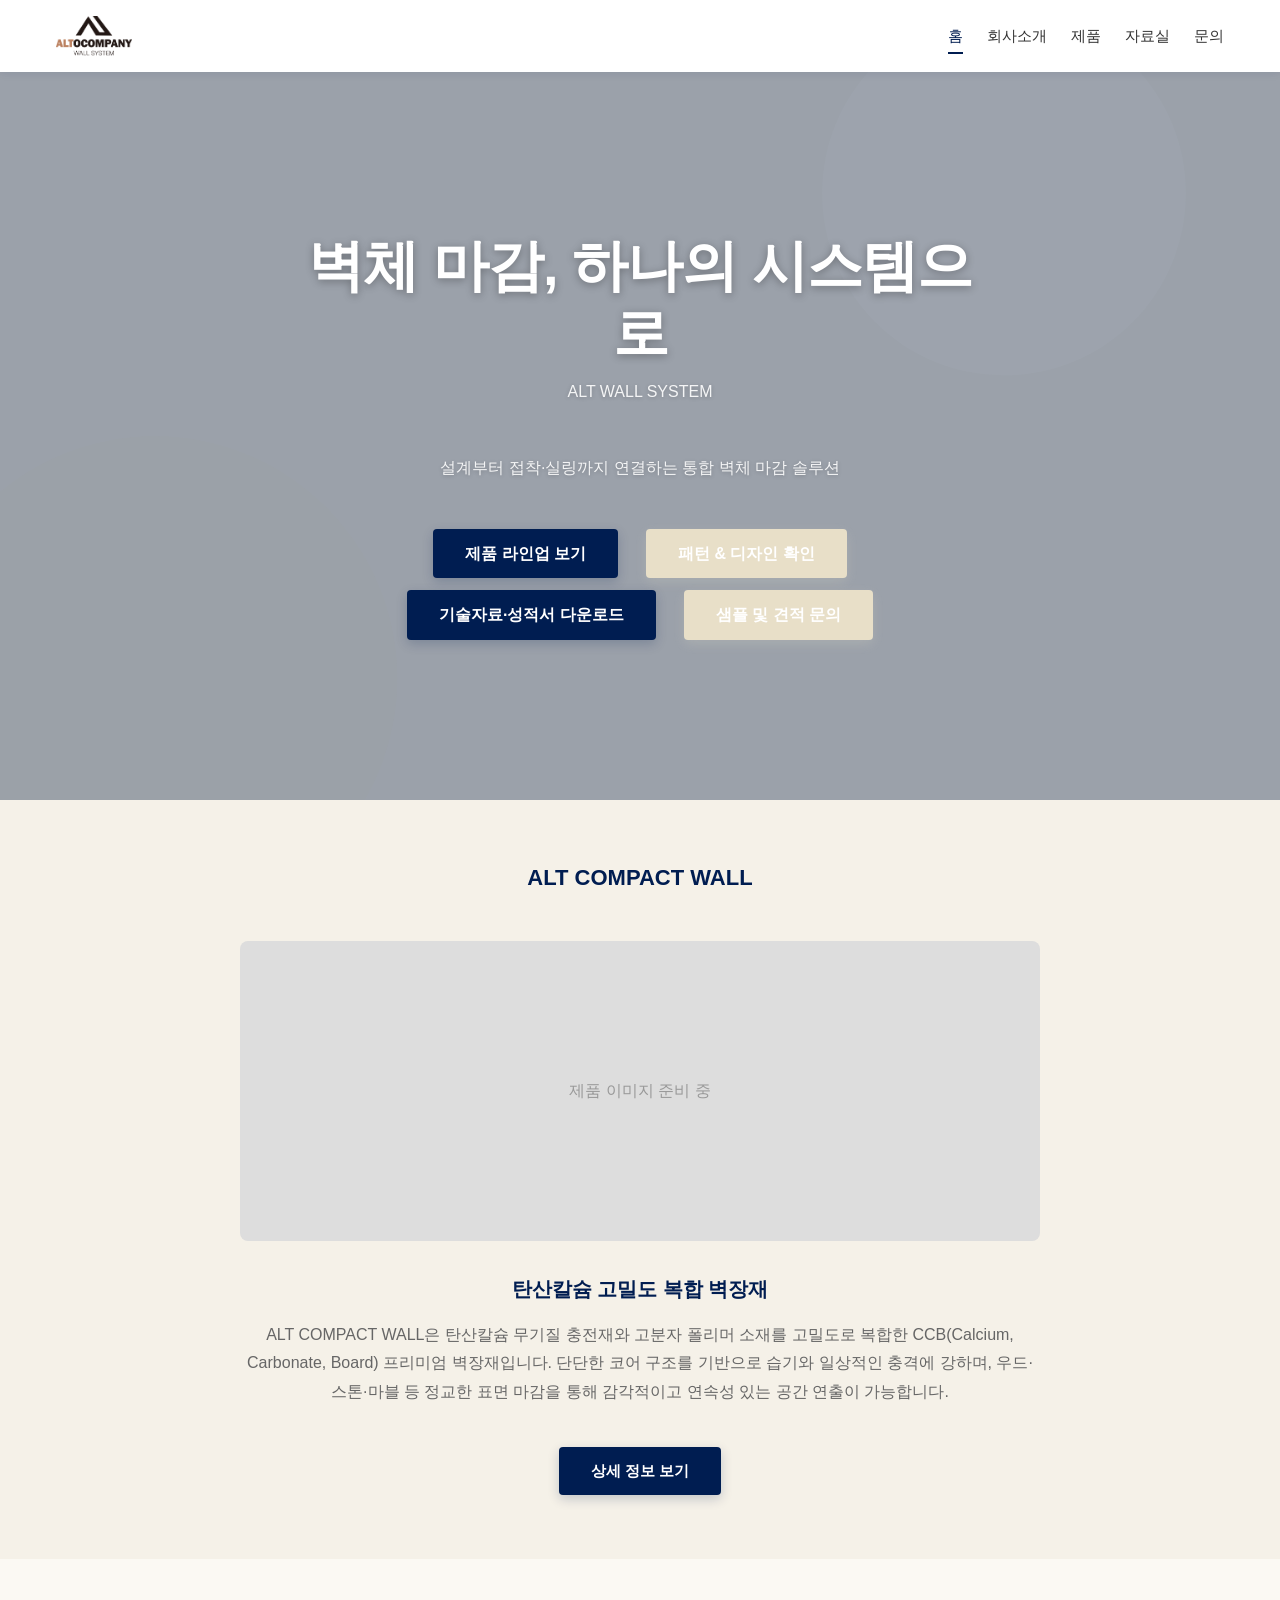
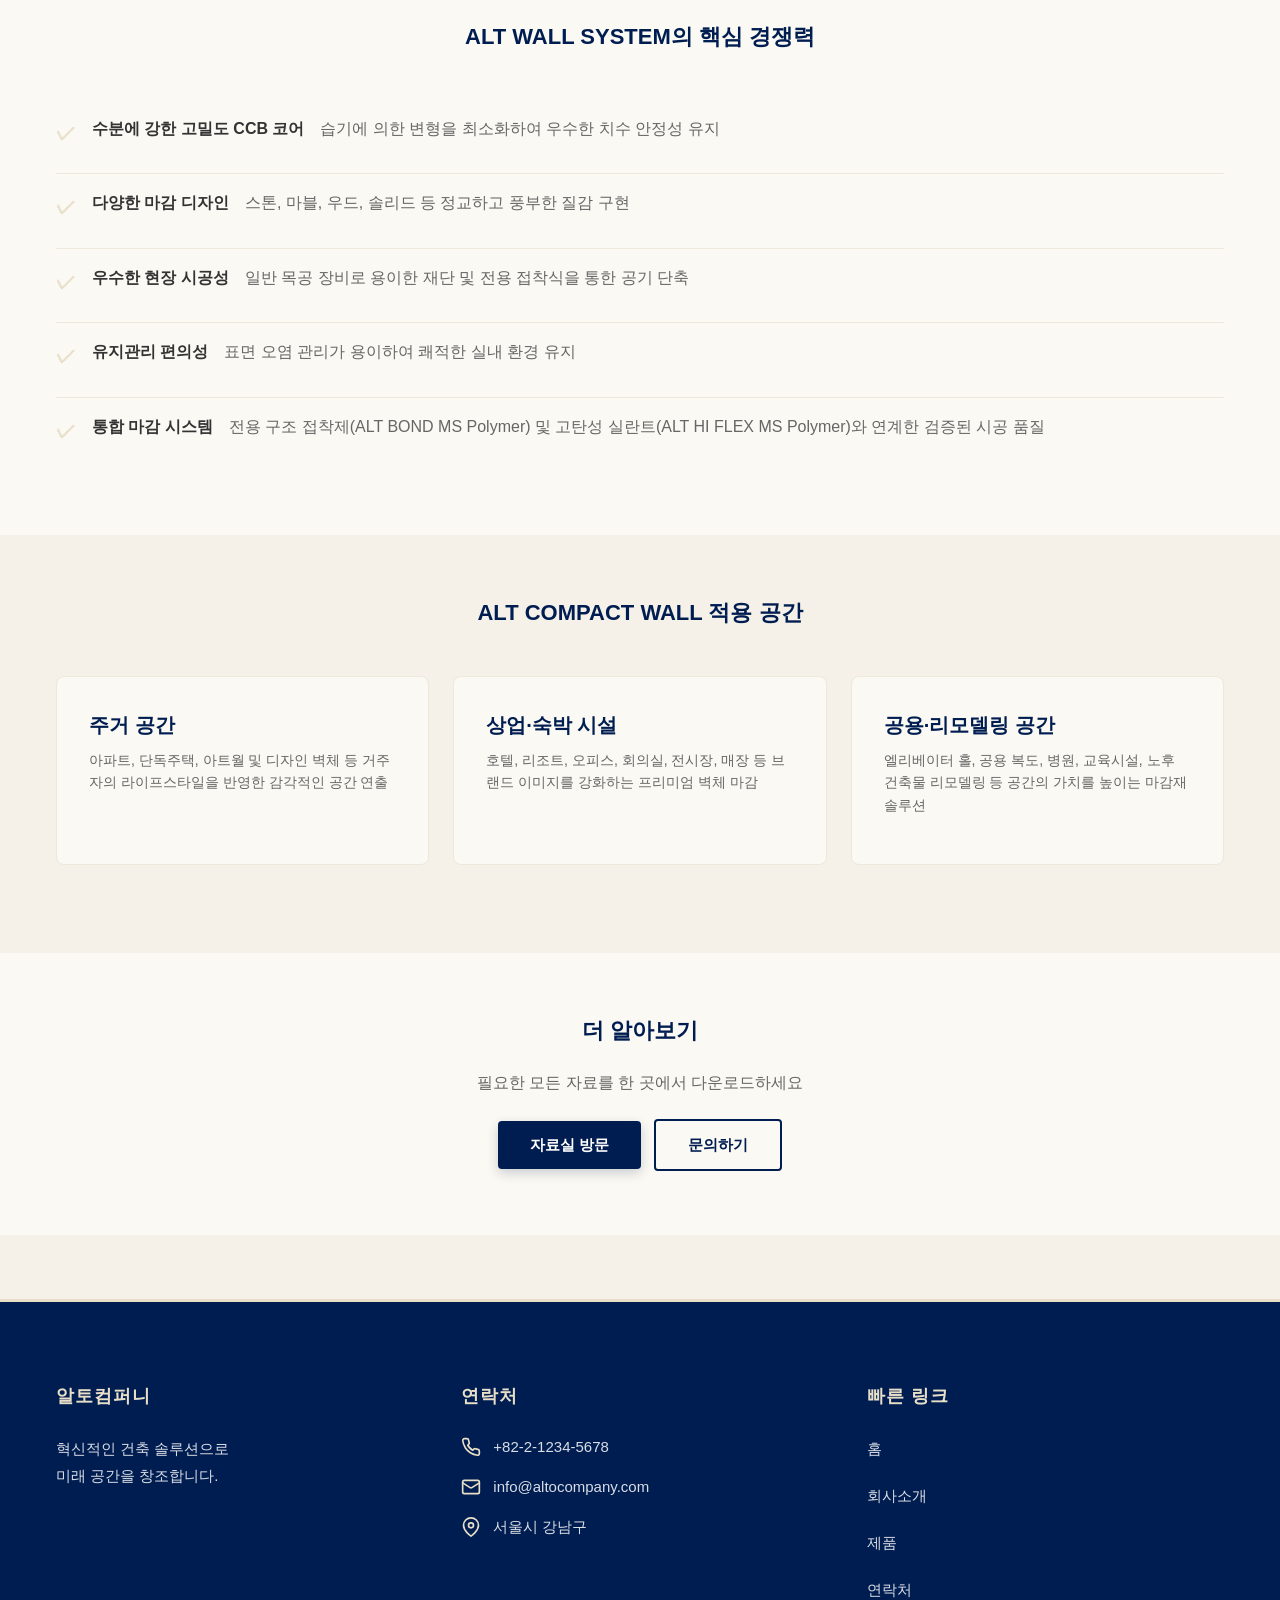
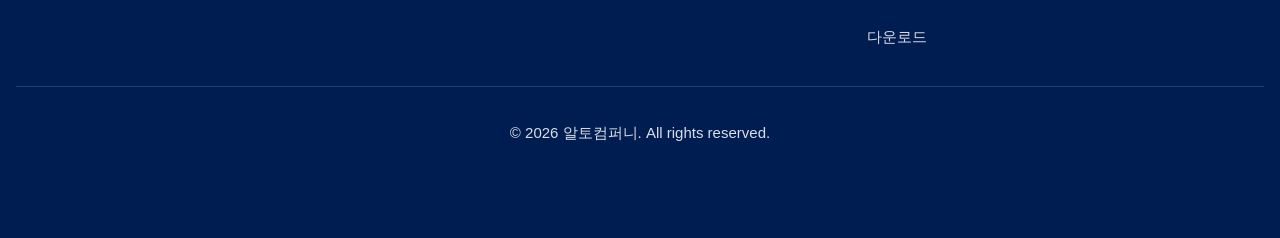
==== index.html @ 43b28bc2 "Add footer with company info and quick links" ====
<!DOCTYPE html>
<html lang="ko">
<head>
    <meta charset="UTF-8">
    <meta name="viewport" content="width=device-width, initial-scale=1.0">
    <title>홈 | 알토컴퍼니</title>
    <link rel="stylesheet" href="style.css">
</head>
<body>
    <!-- 헤더 & 네비게이션 -->
    <header>
        <div class="container">
            <a href="index.html" class="logo">
                <img src="altocompany_website_images_/logo.png" alt="알토컴퍼니 로고">
                
            </a>
            <button class="menu-toggle">☰</button>
            <nav>
                <ul>
                    <li><a href="index.html" class="active">홈</a></li>
                    <li><a href="about.html">회사소개</a></li>
                    <li><a href="products.html">제품</a></li>
                    <li><a href="downloads.html">자료실</a></li>
                    <li><a href="contact.html">문의</a></li>
                </ul>
            </nav>
        </div>
    </header>

    <main>
        <!-- 히어로 섹션 -->
        <section class="hero" style="background-image: url('data:image/svg+xml,<svg xmlns=%22http://www.w3.org/2000/svg%22 viewBox=%220 0 1200 600%22><rect fill=%22%23EEE8DA%22 width=%221200%22 height=%22600%22/><circle cx=%22900%22 cy=%22100%22 r=%22150%22 fill=%22%23F5F1E8%22 opacity=%220.3%22/><circle cx=%22200%22 cy=%22500%22 r=%22200%22 fill=%22%23E8DFC8%22 opacity=%220.2%22/></svg>');">
            <div class="container">
                <h1 class="hero-title">벽체 마감, 하나의 시스템으로</h1>
                <p class="hero-subtitle">ALT WALL SYSTEM</p>
                <p>설계부터 접착·실링까지 연결하는 통합 벽체 마감 솔루션</p>
                <div style="margin-top: 32px; display: flex; flex-wrap: wrap; justify-content: center; gap: 12px;">
                    <a href="products.html" class="btn btn-primary">제품 라인업 보기</a>
                    <a href="products.html#designs" class="btn btn-secondary">패턴 & 디자인 확인</a>
                    <a href="downloads.html" class="btn btn-primary">기술자료·성적서 다운로드</a>
                    <a href="contact.html" class="btn btn-secondary">샘플 및 견적 문의</a>
                </div>
            </div>
        </section>

        <!-- ALT COMPACT WALL 제품 소개 -->
        <section>
            <div class="container">
                <h2 class="text-center mb-3">ALT COMPACT WALL</h2>
                <div style="max-width: 800px; margin: 0 auto; text-align: center;">
                    <div style="width: 100%; height: 300px; background: #ddd; border-radius: 8px; display: flex; align-items: center; justify-content: center; color: #999; margin-bottom: 32px;">제품 이미지 준비 중</div>
                    <h3 style="color: #001D51; margin-bottom: 16px;">탄산칼슘 고밀도 복합 벽장재</h3>
                    <p style="font-size: 16px; line-height: 1.8; color: #666;">
                        ALT COMPACT WALL은 탄산칼슘 무기질 충전재와 고분자 폴리머 소재를 고밀도로 복합한 CCB(Calcium, Carbonate, Board) 프리미엄 벽장재입니다.
                        단단한 코어 구조를 기반으로 습기와 일상적인 충격에 강하며, 우드·스톤·마블 등 정교한 표면 마감을 통해 감각적이고 연속성 있는 공간 연출이 가능합니다.
                    </p>
                    <a href="products.html" class="btn btn-primary" style="margin-top: 24px;">상세 정보 보기</a>
                </div>
            </div>
        </section>

        <!-- 핵심 경쟁력 -->
        <section style="background-color: var(--bg-lighter);">
            <div class="container">
                <h2 class="text-center mb-3">ALT WALL SYSTEM의 핵심 경쟁력</h2>
                <ul class="features-list">
                    <li>
                        <strong>수분에 강한 고밀도 CCB 코어</strong>
                        <p>습기에 의한 변형을 최소화하여 우수한 치수 안정성 유지</p>
                    </li>
                    <li>
                        <strong>다양한 마감 디자인</strong>
                        <p>스톤, 마블, 우드, 솔리드 등 정교하고 풍부한 질감 구현</p>
                    </li>
                    <li>
                        <strong>우수한 현장 시공성</strong>
                        <p>일반 목공 장비로 용이한 재단 및 전용 접착식을 통한 공기 단축</p>
                    </li>
                    <li>
                        <strong>유지관리 편의성</strong>
                        <p>표면 오염 관리가 용이하여 쾌적한 실내 환경 유지</p>
                    </li>
                    <li>
                        <strong>통합 마감 시스템</strong>
                        <p>전용 구조 접착제(ALT BOND MS Polymer) 및 고탄성 실란트(ALT HI FLEX MS Polymer)와 연계한 검증된 시공 품질</p>
                    </li>
                </ul>
            </div>
        </section>

        <!-- 적용 공간 -->
        <section>
            <div class="container">
                <h2 class="text-center mb-3">ALT COMPACT WALL 적용 공간</h2>
                <div class="cards">
                    <div class="card">
                        <h3>주거 공간</h3>
                        <p>
                            아파트, 단독주택, 아트월 및 디자인 벽체 등
                            거주자의 라이프스타일을 반영한 감각적인 공간 연출
                        </p>
                    </div>

                    <div class="card">
                        <h3>상업·숙박 시설</h3>
                        <p>
                            호텔, 리조트, 오피스, 회의실, 전시장, 매장 등
                            브랜드 이미지를 강화하는 프리미엄 벽체 마감
                        </p>
                    </div>

                    <div class="card">
                        <h3>공용·리모델링 공간</h3>
                        <p>
                            엘리베이터 홀, 공용 복도, 병원, 교육시설, 노후 건축물 리모델링 등
                            공간의 가치를 높이는 마감재 솔루션
                        </p>
                    </div>
                </div>
            </div>
        </section>

        <!-- CTA 섹션 -->
        <section class="text-center" style="background-color: var(--bg-lighter);">
            <div class="container">
                <h2>더 알아보기</h2>
                <p style="margin-bottom: 24px;">필요한 모든 자료를 한 곳에서 다운로드하세요</p>
                <a href="downloads.html" class="btn btn-primary">자료실 방문</a>
                <a href="contact.html" class="btn btn-outline" style="margin-left: 8px;">문의하기</a>
            </div>
        </section>
    </main>
<footer>
    <div class="container">
        <!-- 회사 정보 -->
        <div class="footer-section">
            <h4>알토컴퍼니</h4>
            <p>혁신적인 건축 솔루션으로<br>미래 공간을 창조합니다.</p>
        </div>

        <!-- 연락처 -->
        <div class="footer-section">
            <h4>연락처</h4>
            <div class="contact-item">
                <svg class="contact-icon" viewBox="0 0 24 24" fill="none" stroke="currentColor" stroke-width="2">
                    <path d="M22 16.92v3a2 2 0 0 1-2.18 2 19.79 19.79 0 0 1-8.63-3.07 19.5 19.5 0 0 1-6-6 19.79 19.79 0 0 1-3.07-8.67A2 2 0 0 1 4.11 2h3a2 2 0 0 1 2 1.72 12.84 12.84 0 0 0 .7 2.81 2 2 0 0 1-.45 2.11L8.09 9.91a16 16 0 0 0 6 6l1.27-1.27a2 2 0 0 1 2.11-.45 12.84 12.84 0 0 0 2.81.7A2 2 0 0 1 22 16.92z"></path>
                </svg>
                <span>+82-2-1234-5678</span>
            </div>
            <div class="contact-item">
                <svg class="contact-icon" viewBox="0 0 24 24" fill="none" stroke="currentColor" stroke-width="2">
                    <rect x="2" y="4" width="20" height="16" rx="2"></rect>
                    <path d="m22 7-8.97 5.7a1.94 1.94 0 0 1-2.06 0L2 7"></path>
                </svg>
                <span>info@altocompany.com</span>
            </div>
            <div class="contact-item">
                <svg class="contact-icon" viewBox="0 0 24 24" fill="none" stroke="currentColor" stroke-width="2">
                    <path d="M21 10c0 7-9 13-9 13s-9-6-9-13a9 9 0 0 1 18 0z"></path>
                    <circle cx="12" cy="10" r="3"></circle>
                </svg>
                <span>서울시 강남구</span>
            </div>
        </div>

        <!-- 빠른 링크 -->
        <div class="footer-section">
            <h4>빠른 링크</h4>
            <ul class="footer-links">
                <li><a href="index.html">홈</a></li>
                <li><a href="about.html">회사소개</a></li>
                <li><a href="products.html">제품</a></li>
                <li><a href="contact.html">연락처</a></li>
                <li><a href="downloads.html">다운로드</a></li>
            </ul>
        </div>
    </div>

    <!-- 하단 저작권 -->
    <div class="footer-bottom">
        <p>&copy; 2026 알토컴퍼니. All rights reserved.</p>
    </div>
</footer>
---- style.css ----
/* ========================================
   알토컴퍼니 홈페이지 - 공통 스타일
   ======================================== */

:root {
    /* 색상 */
    --primary: #001D51;
    --bg-light: #F5F1E8;
    --bg-lighter: #FBF9F3;
    --accent: #EEE8DA;
    --wood: #E8DFC8;
    --dark-gray: #333333;
    --light-gray: #666666;

    /* 타이포그래피 */
    --font-family: -apple-system, BlinkMacSystemFont, 'Segoe UI', 'Helvetica Neue', sans-serif;
    --font-title: 28px;
    --font-subtitle: 22px;
    --font-body: 16px;
    --line-height: 1.6;

    /* 간격 */
    --spacing: 16px;
    --max-width: 1200px;
    --gap: 24px;

    /* 반응형 */
    --bp-mobile: 768px;
}

* {
    margin: 0;
    padding: 0;
    box-sizing: border-box;
}

html, body {
    scroll-behavior: smooth;
}

body {
    font-family: var(--font-family);
    font-size: var(--font-body);
    line-height: var(--line-height);
    color: var(--dark-gray);
    background-color: var(--bg-light);
}

/* ========================================
   컨테이너 & 레이아웃
   ======================================== */

.container {
    max-width: var(--max-width);
    margin: 0 auto;
    padding: 0 var(--spacing);
}

section {
    padding: calc(var(--spacing) * 4) 0;
}

/* ========================================
   헤더 & 네비게이션
   ======================================== */

header {
    background-color: white;
    box-shadow: 0 2px 8px rgba(0, 29, 81, 0.08);
    position: sticky;
    top: 0;
    z-index: 1000;
}

header .container {
    display: flex;
    justify-content: space-between;
    align-items: center;
    padding: var(--spacing) var(--spacing);
}

.logo {
    display: flex;
    align-items: center;
    gap: 12px;
    font-size: 16px;
    font-weight: bold;
    color: var(--primary);
    text-decoration: none;
    letter-spacing: -0.5px;
}

.logo img {
    height: 40px;
    width: auto;
    object-fit: contain;
}

.logo-text {
    display: flex;
    flex-direction: column;
    line-height: 1.2;
}

.logo-text strong {
    font-size: 16px;
    font-weight: 700;
}

.logo-text small {
    font-size: 11px;
    font-weight: 400;
    color: var(--light-gray);
}

.logo:hover {
    opacity: 0.8;
}

@media (max-width: var(--bp-mobile)) {
    .logo {
        gap: 8px;
    }

    .logo img {
        height: 32px;
    }

    .logo-text strong {
        font-size: 14px;
    }

    .logo-text small {
        font-size: 10px;
    }
}

nav ul {
    list-style: none;
    display: flex;
    gap: var(--gap);
}

nav a {
    color: var(--dark-gray);
    text-decoration: none;
    font-size: 15px;
    padding: 8px 0;
    border-bottom: 2px solid transparent;
    transition: all 0.3s ease;
}

nav a:hover,
nav a.active {
    color: var(--primary);
    border-bottom-color: var(--primary);
}

/* 모바일 메뉴 토글 (추후 JavaScript 추가) */
.menu-toggle {
    display: none;
    background: none;
    border: none;
    font-size: 24px;
    cursor: pointer;
    color: var(--primary);
}

@media (max-width: var(--bp-mobile)) {
    nav ul {
        display: none;
        flex-direction: column;
        gap: var(--spacing);
        position: absolute;
        top: 60px;
        left: 0;
        right: 0;
        background: white;
        padding: var(--spacing);
        box-shadow: 0 4px 8px rgba(0, 0, 0, 0.1);
    }

    nav ul.active {
        display: flex;
    }

    .menu-toggle {
        display: block;
    }
}
/* ========================================
   푸터
   ======================================== */

footer {
    background-color: var(--primary);
    color: white;
    padding: calc(var(--spacing) * 5) var(--spacing);
    margin-top: calc(var(--spacing) * 4);
    border-top: 3px solid var(--wood);
}

footer .container {
    display: grid;
    grid-template-columns: repeat(auto-fit, minmax(250px, 1fr));
    gap: calc(var(--gap) * 2);
}

footer h4 {
    font-size: 18px;
    margin-bottom: calc(var(--spacing) * 1.5);
    color: var(--wood);
    font-weight: 700;
    text-transform: uppercase;
    letter-spacing: 1px;
}

footer p,
footer a {
    font-size: 15px;
    margin-bottom: 12px;
    line-height: 1.8;
}

footer p {
    color: rgba(255, 255, 255, 0.85);
}

footer a {
    color: var(--bg-light);
    text-decoration: none;
    transition: all 0.3s ease;
    display: inline-block;
}

footer a:hover {
    color: var(--wood);
    transform: translateX(4px);
}

footer strong {
    color: white;
    display: block;
    margin-bottom: 8px;
    font-size: 16px;
}

.footer-bottom {
    grid-column: 1 / -1;
    text-align: center;
    padding-top: calc(var(--spacing) * 2);
    border-top: 1px solid rgba(255, 255, 255, 0.15);
    font-size: 14px;
    color: rgba(255, 255, 255, 0.6);
    margin-top: var(--gap);
}

/* 푸터 섹션 */
.footer-section {
    display: flex;
    flex-direction: column;
}

.footer-section h4 {
    font-size: 18px;
    margin-bottom: calc(var(--spacing) * 1.5);
    color: var(--wood);
    font-weight: 700;
    text-transform: uppercase;
    letter-spacing: 1px;
}

.footer-section p {
    color: rgba(255, 255, 255, 0.85);
    font-size: 15px;
    line-height: 1.8;
    margin-bottom: 0;
}

/* 연락처 아이템 */
.contact-item {
    display: flex;
    align-items: center;
    gap: 12px;
    margin-bottom: 16px;
    color: rgba(255, 255, 255, 0.85);
    font-size: 15px;
    transition: all 0.3s ease;
}

.contact-item:hover {
    color: var(--wood);
    transform: translateX(4px);
}

/* 연락처 아이콘 */
.contact-icon {
    width: 20px;
    height: 20px;
    flex-shrink: 0;
    color: var(--wood);
    stroke-linecap: round;
    stroke-linejoin: round;
    transition: all 0.3s ease;
}

.contact-item:hover .contact-icon {
    color: white;
    transform: scale(1.1);
}

/* 빠른 링크 */
.footer-links {
    list-style: none;
    display: flex;
    flex-direction: column;
    gap: 8px;
}

.footer-links li {
    margin: 0;
    padding: 0;
}

.footer-links a {
    color: rgba(255, 255, 255, 0.85);
    text-decoration: none;
    font-size: 15px;
    transition: all 0.3s ease;
    display: inline-block;
    position: relative;
}

.footer-links a::before {
    content: "→";
    margin-right: 0;
    opacity: 0;
    transition: all 0.3s ease;
    position: absolute;
    left: -12px;
}

.footer-links a:hover {
    color: var(--wood);
    padding-left: 12px;
}

.footer-links a:hover::before {
    opacity: 1;
}

/* 모바일 반응형 */
@media (max-width: var(--bp-mobile)) {
    footer {
        padding: calc(var(--spacing) * 3) var(--spacing);
    }
    
    footer .container {
        grid-template-columns: 1fr;
    }
    
    footer h4 {
        font-size: 16px;
    }

    .footer-section {
        border-bottom: 1px solid rgba(255, 255, 255, 0.1);
        padding-bottom: var(--spacing);
        margin-bottom: var(--spacing);
    }

    .footer-section:last-child {
        border-bottom: none;
    }

    .contact-icon {
        width: 18px;
        height: 18px;
    }
}

/* ========================================
   타이포그래피
   ======================================== */

h1 {
    font-size: var(--font-title);
    color: var(--primary);
    margin-bottom: var(--spacing);
    line-height: 1.3;
}

h2 {
    font-size: var(--font-subtitle);
    color: var(--primary);
    margin-bottom: calc(var(--spacing) * 1.5);
    line-height: 1.3;
}

h3 {
    font-size: 20px;
    color: var(--primary);
    margin-bottom: var(--spacing);
}

h4 {
    font-size: 18px;
    color: var(--dark-gray);
    margin-bottom: 8px;
}

p {
    margin-bottom: var(--spacing);
    color: var(--light-gray);
}

strong {
    color: var(--dark-gray);
    font-weight: 600;
}

/* ========================================
   버튼 & 링크
   ======================================== */

.btn {
    display: inline-block;
    padding: 12px 32px;
    border-radius: 4px;
    text-decoration: none;
    font-weight: 600;
    font-size: 15px;
    transition: all 0.3s ease;
    border: none;
    cursor: pointer;
}

.btn-primary {
    background-color: var(--primary);
    color: white;
    box-shadow: 0 4px 12px rgba(0, 29, 81, 0.2);
}

.btn-primary:hover {
    background-color: #00142f;
    box-shadow: 0 8px 24px rgba(0, 29, 81, 0.4);
    transform: translateY(-2px);
}

.btn-secondary {
    background-color: var(--wood);
    color: white;
    box-shadow: 0 4px 12px rgba(232, 223, 200, 0.2);
}

.btn-secondary:hover {
    background-color: #d9cfb9;
    color: var(--primary);
    box-shadow: 0 8px 24px rgba(232, 223, 200, 0.4);
    transform: translateY(-2px);
}

.btn-outline {
    border: 2px solid var(--primary);
    color: var(--primary);
    background-color: transparent;
}

.btn-outline:hover {
    background-color: var(--primary);
    color: white;
}

/* ========================================
   히어로 섹션
   ======================================== */

.hero {
    background: linear-gradient(135deg, var(--primary) 0%, #002d6a 100%);
    background-size: cover;
    background-position: center;
    color: white;
    text-align: center;
    padding: calc(var(--spacing) * 10) var(--spacing);
    min-height: 600px;
    display: flex;
    align-items: center;
    justify-content: center;
    position: relative;
}

/* 배경 이미지 오버레이 (어두운 반투명) */
.hero::before {
    content: '';
    position: absolute;
    top: 0;
    left: 0;
    right: 0;
    bottom: 0;
    background: rgba(0, 29, 81, 0.35);
    z-index: 1;
}

.hero .container {
    position: relative;
    z-index: 2;
    max-width: 700px;
}

.hero-title {
    font-size: 56px;
    font-weight: 700;
    letter-spacing: -1px;
    margin-bottom: 12px;
    line-height: 1.2;
    color: white;
    text-shadow: 0 2px 8px rgba(0, 0, 0, 0.3);
}

.hero-subtitle {
    font-size: 22px;
    font-weight: 400;
    color: rgba(255, 255, 255, 0.98);
    margin-bottom: 8px;
    text-shadow: 0 1px 4px rgba(0, 0, 0, 0.2);
}

.hero p {
    color: rgba(255, 255, 255, 0.9);
    font-size: 16px;
    margin-bottom: calc(var(--spacing) * 3);
    max-width: 600px;
    margin-left: auto;
    margin-right: auto;
    line-height: 1.7;
    text-shadow: 0 1px 4px rgba(0, 0, 0, 0.2);
}

.hero .btn {
    margin: 0 8px;
    font-size: 16px;
}

@media (max-width: var(--bp-mobile)) {
    .hero {
        min-height: 450px;
        padding: calc(var(--spacing) * 5) var(--spacing);
    }

    .hero .container {
        max-width: 100%;
    }

    .hero-title {
        font-size: 32px;
        margin-bottom: 8px;
    }

    .hero-subtitle {
        font-size: 16px;
        margin-bottom: 12px;
    }

    .hero p {
        font-size: 14px;
        margin-bottom: calc(var(--spacing) * 2);
    }

    .hero .btn {
        display: inline-block;
        margin: 6px;
        padding: 10px 24px;
        font-size: 14px;
    }
}

/* ========================================
   카드 레이아웃
   ======================================== */

.cards {
    display: grid;
    grid-template-columns: repeat(auto-fit, minmax(300px, 1fr));
    gap: var(--gap);
    margin: var(--gap) 0;
}

.card {
    background-color: var(--bg-lighter);
    border-radius: 8px;
    padding: calc(var(--spacing) * 2);
    border: 1px solid var(--accent);
    transition: all 0.3s ease;
}

.card:hover {
    box-shadow: 0 8px 24px rgba(0, 29, 81, 0.12);
    transform: translateY(-4px);
}

.card img {
    width: 100%;
    height: 200px;
    object-fit: cover;
    border-radius: 4px;
    margin-bottom: var(--spacing);
}

.card h3 {
    margin-bottom: 8px;
}

.card p {
    font-size: 14px;
    margin-bottom: var(--spacing);
}

.card-footer {
    display: flex;
    justify-content: space-between;
    align-items: center;
    margin-top: var(--spacing);
    padding-top: var(--spacing);
    border-top: 1px solid var(--accent);
}

/* ========================================
   특징 리스트
   ======================================== */

.features-list {
    list-style: none;
}

.features-list li {
    padding: var(--spacing) 0;
    border-bottom: 1px solid var(--accent);
    display: flex;
    gap: var(--spacing);
}

.features-list li:last-child {
    border-bottom: none;
}

.features-list li::before {
    content: "✓";
    color: var(--wood);
    font-weight: bold;
    font-size: 20px;
    flex-shrink: 0;
}

.features-list strong {
    display: block;
    margin-bottom: 4px;
}

/* ========================================
   폼 요소
   ======================================== */

.form-group {
    margin-bottom: var(--gap);
}

label {
    display: block;
    margin-bottom: 8px;
    font-weight: 600;
    color: var(--dark-gray);
}

input,
textarea,
select {
    width: 100%;
    padding: 12px;
    border: 1px solid var(--accent);
    border-radius: 4px;
    font-family: var(--font-family);
    font-size: var(--font-body);
    transition: border-color 0.3s ease;
}

input:focus,
textarea:focus,
select:focus {
    outline: none;
    border-color: var(--primary);
    box-shadow: 0 0 0 3px rgba(0, 29, 81, 0.08);
}

textarea {
    resize: vertical;
    min-height: 120px;
}

/* ========================================
   테이블
   ======================================== */

table {
    width: 100%;
    border-collapse: collapse;
    background-color: white;
    margin: var(--gap) 0;
}

th {
    background-color: var(--primary);
    color: white;
    padding: var(--spacing);
    text-align: left;
    font-weight: 600;
}

td {
    padding: var(--spacing);
    border-bottom: 1px solid var(--accent);
}

tr:hover {
    background-color: var(--bg-light);
}

/* ========================================
   필터 버튼
   ======================================== */

.filter-buttons {
    display: flex;
    gap: 8px;
    flex-wrap: wrap;
    margin-bottom: var(--gap);
}

.filter-btn {
    padding: 8px 16px;
    border: 2px solid var(--wood);
    background-color: transparent;
    color: var(--primary);
    border-radius: 24px;
    cursor: pointer;
    font-weight: 600;
    font-size: 14px;
    transition: all 0.3s ease;
}

.filter-btn:hover,
.filter-btn.active {
    background-color: var(--primary);
    color: white;
    border-color: var(--primary);
}

/* ========================================
   유틸리티
   ======================================== */

.text-center {
    text-align: center;
}

.text-primary {
    color: var(--primary);
}

.text-muted {
    color: var(--light-gray);
}

.mb-1 { margin-bottom: var(--spacing); }
.mb-2 { margin-bottom: calc(var(--spacing) * 2); }
.mb-3 { margin-bottom: calc(var(--spacing) * 3); }

.mt-1 { margin-top: var(--spacing); }
.mt-2 { margin-top: calc(var(--spacing) * 2); }
.mt-3 { margin-top: calc(var(--spacing) * 3); }

.highlight {
    background-color: var(--accent);
    padding: calc(var(--spacing) * 2);
    border-radius: 4px;
    border-left: 4px solid var(--wood);
}

.divider {
    height: 1px;
    background-color: var(--accent);
    margin: calc(var(--spacing) * 3) 0;
}

/* ========================================
   반응형 디자인
   ======================================== */

@media (max-width: var(--bp-mobile)) {
    :root {
        --font-title: 24px;
        --font-subtitle: 18px;
        --font-body: 15px;
        --spacing: 12px;
        --gap: 16px;
    }

    .container {
        padding: 0 var(--spacing);
    }

    section {
        padding: calc(var(--spacing) * 3) 0;
    }

    h1 { font-size: 24px; }
    h2 { font-size: 18px; }
    h3 { font-size: 16px; }

    .cards {
        grid-template-columns: 1fr;
    }

    footer .container {
        grid-template-columns: 1fr;
    }

    table {
        font-size: 13px;
    }

    th, td {
        padding: 8px;
    }
}
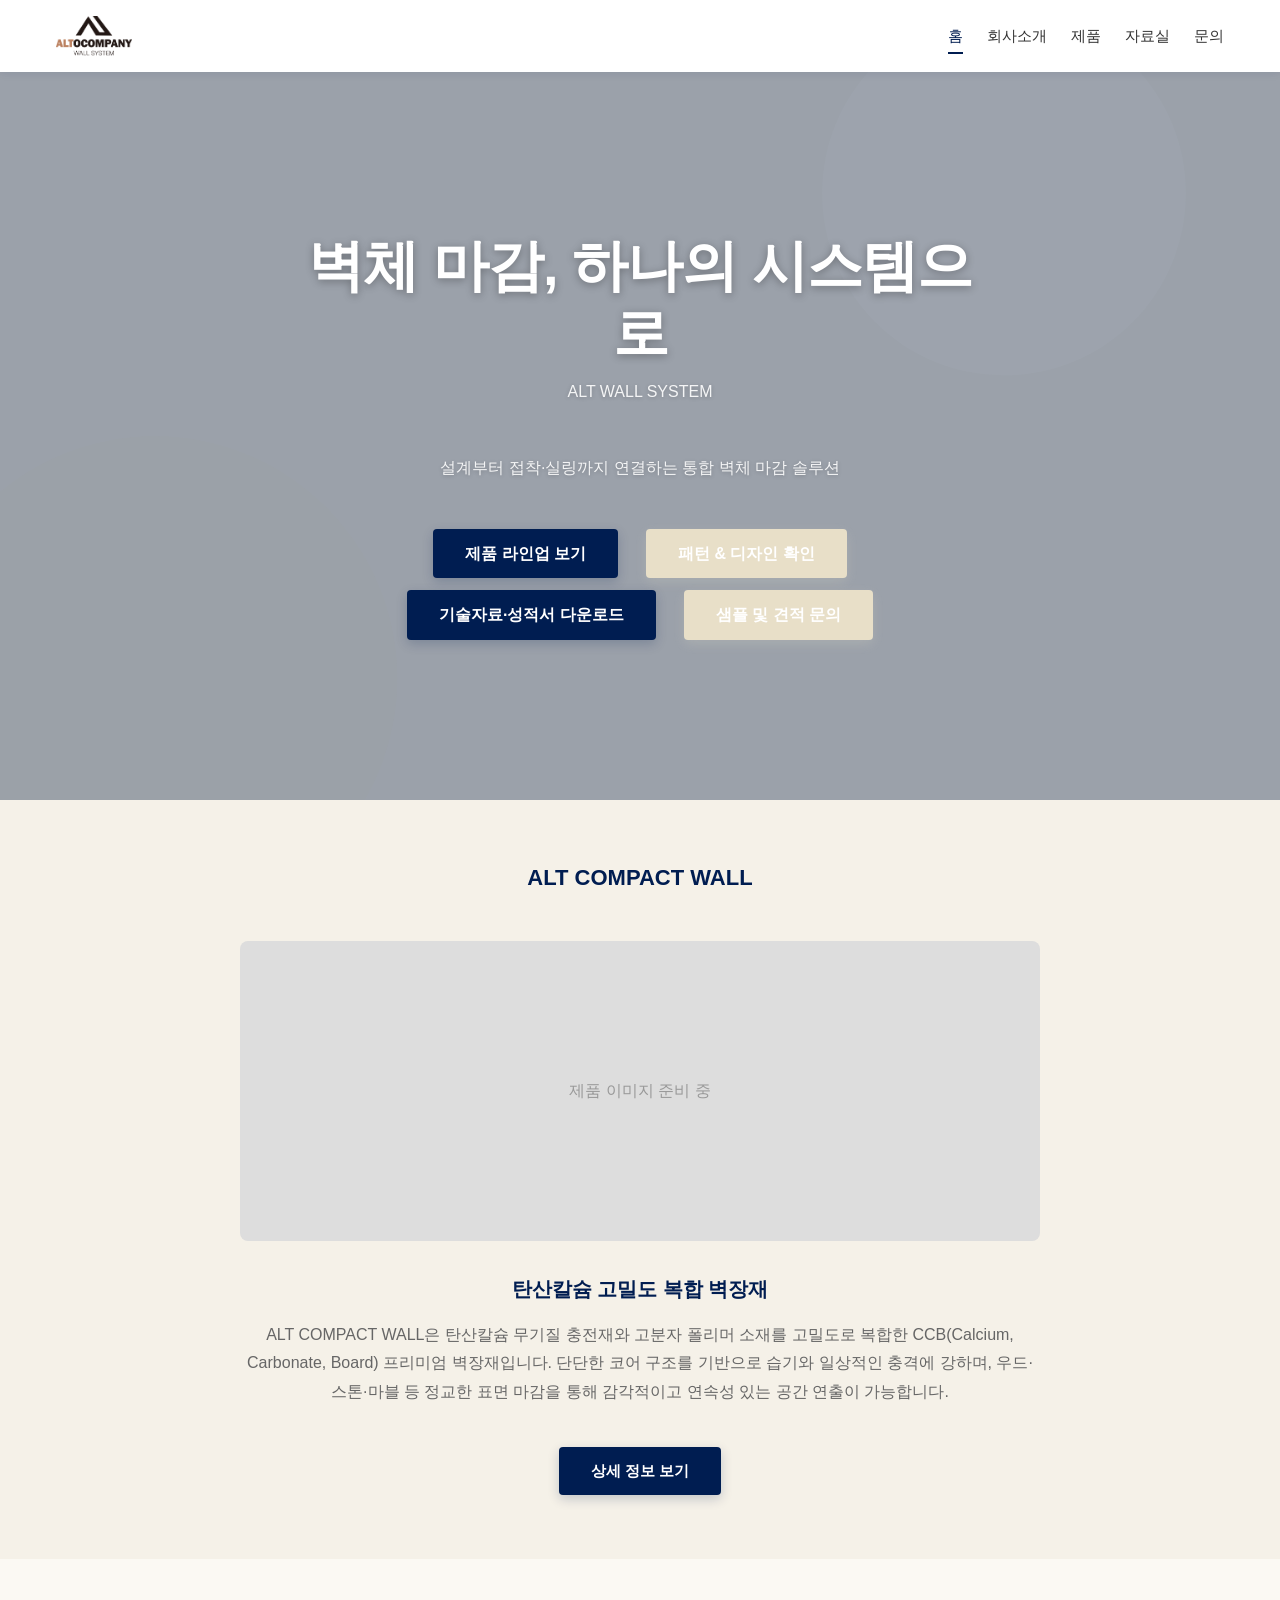
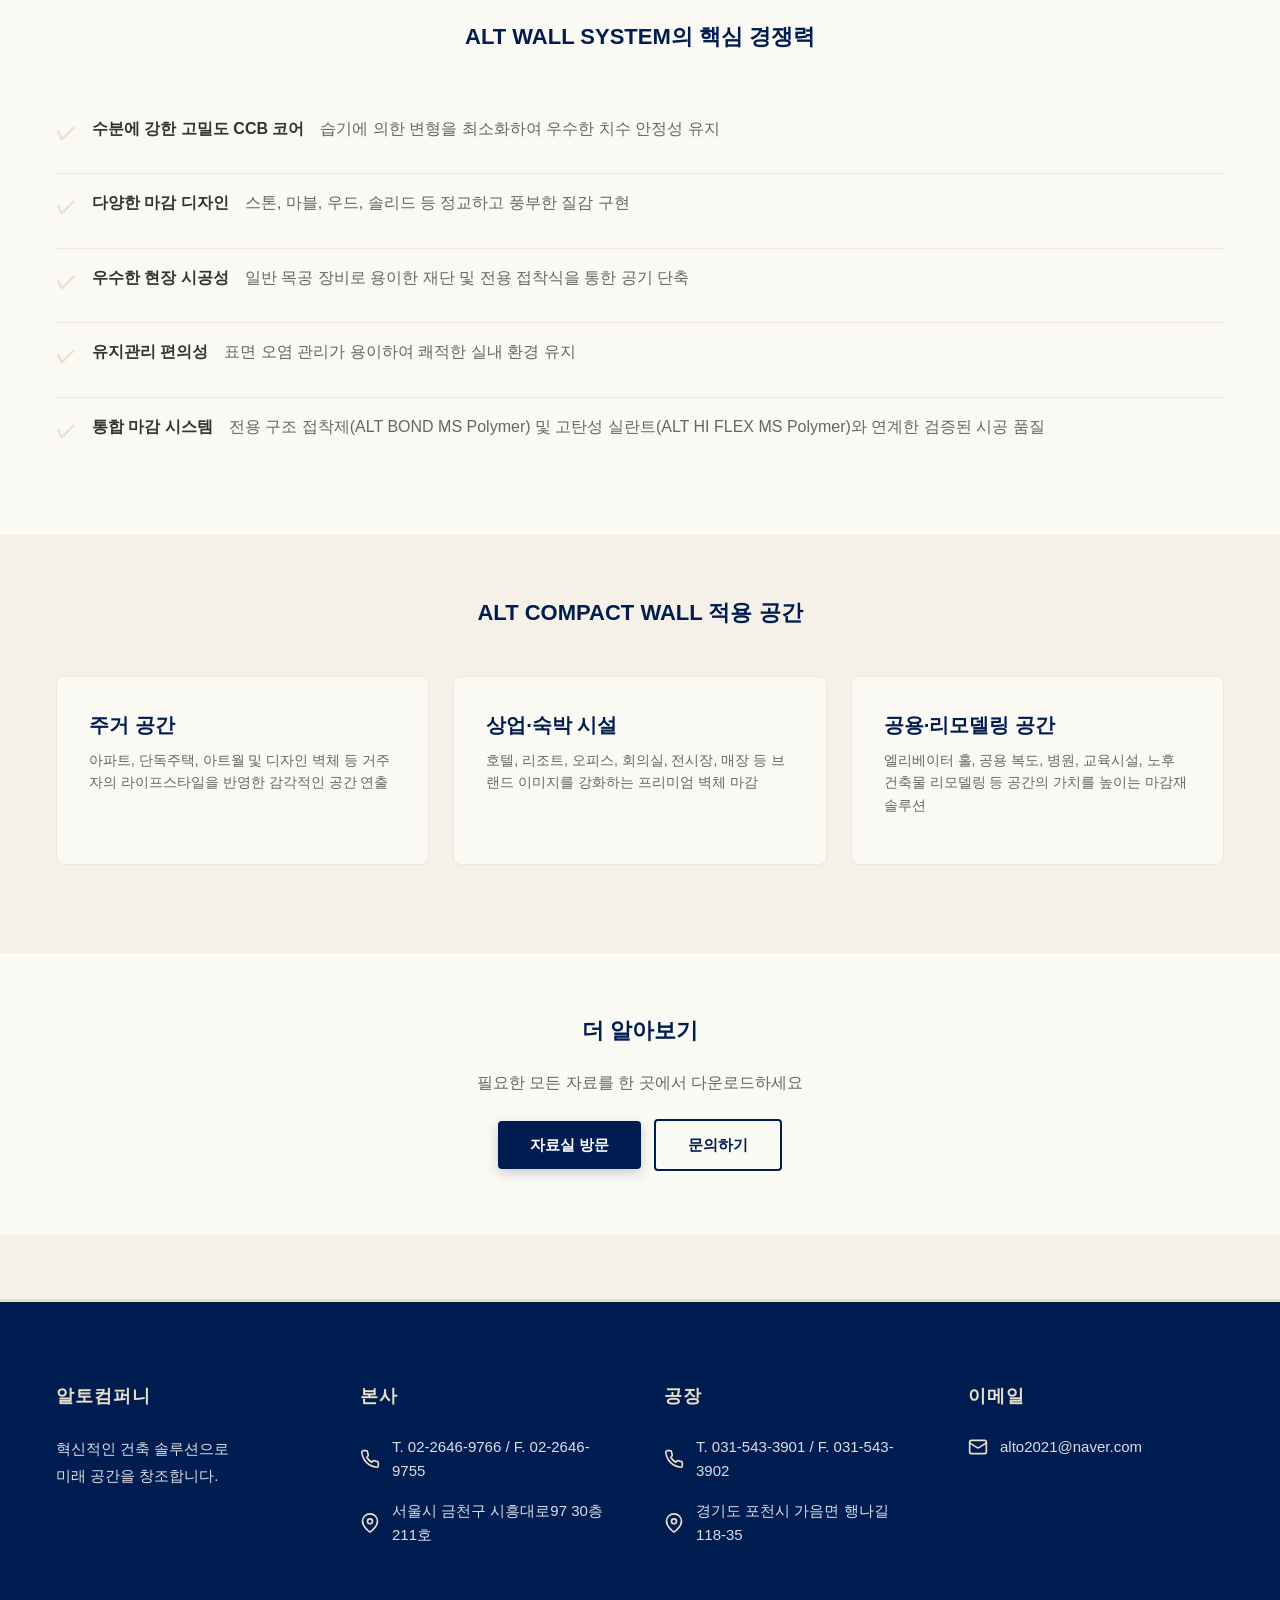
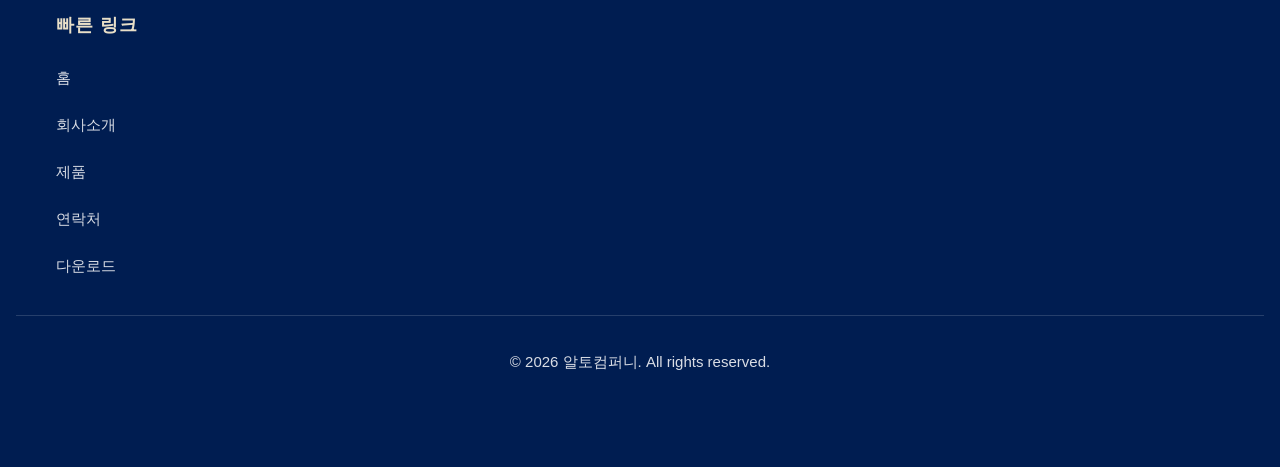
==== commit 51b53b65: "홈페이지 footer 연락처 정보 업데이트 (본사/공장/이메일)" ====
--- a/index.html
+++ b/index.html
@@ -140,26 +140,49 @@
 
         <!-- 연락처 -->
         <div class="footer-section">
-            <h4>연락처</h4>
+            <h4>본사</h4>
             <div class="contact-item">
                 <svg class="contact-icon" viewBox="0 0 24 24" fill="none" stroke="currentColor" stroke-width="2">
                     <path d="M22 16.92v3a2 2 0 0 1-2.18 2 19.79 19.79 0 0 1-8.63-3.07 19.5 19.5 0 0 1-6-6 19.79 19.79 0 0 1-3.07-8.67A2 2 0 0 1 4.11 2h3a2 2 0 0 1 2 1.72 12.84 12.84 0 0 0 .7 2.81 2 2 0 0 1-.45 2.11L8.09 9.91a16 16 0 0 0 6 6l1.27-1.27a2 2 0 0 1 2.11-.45 12.84 12.84 0 0 0 2.81.7A2 2 0 0 1 22 16.92z"></path>
                 </svg>
-                <span>+82-2-1234-5678</span>
-            </div>
+                <span>T. 02-2646-9766 / F. 02-2646-9755</span>
+            </div>
+            <div class="contact-item">
+                <svg class="contact-icon" viewBox="0 0 24 24" fill="none" stroke="currentColor" stroke-width="2">
+                    <path d="M21 10c0 7-9 13-9 13s-9-6-9-13a9 9 0 0 1 18 0z"></path>
+                    <circle cx="12" cy="10" r="3"></circle>
+                </svg>
+                <span>서울시 금천구 시흥대로97 30층211호</span>
+            </div>
+        </div>
+
+        <!-- 공장 -->
+        <div class="footer-section">
+            <h4>공장</h4>
+            <div class="contact-item">
+                <svg class="contact-icon" viewBox="0 0 24 24" fill="none" stroke="currentColor" stroke-width="2">
+                    <path d="M22 16.92v3a2 2 0 0 1-2.18 2 19.79 19.79 0 0 1-8.63-3.07 19.5 19.5 0 0 1-6-6 19.79 19.79 0 0 1-3.07-8.67A2 2 0 0 1 4.11 2h3a2 2 0 0 1 2 1.72 12.84 12.84 0 0 0 .7 2.81 2 2 0 0 1-.45 2.11L8.09 9.91a16 16 0 0 0 6 6l1.27-1.27a2 2 0 0 1 2.11-.45 12.84 12.84 0 0 0 2.81.7A2 2 0 0 1 22 16.92z"></path>
+                </svg>
+                <span>T. 031-543-3901 / F. 031-543-3902</span>
+            </div>
+            <div class="contact-item">
+                <svg class="contact-icon" viewBox="0 0 24 24" fill="none" stroke="currentColor" stroke-width="2">
+                    <path d="M21 10c0 7-9 13-9 13s-9-6-9-13a9 9 0 0 1 18 0z"></path>
+                    <circle cx="12" cy="10" r="3"></circle>
+                </svg>
+                <span>경기도 포천시 가음면 행나길 118-35</span>
+            </div>
+        </div>
+
+        <!-- 이메일 -->
+        <div class="footer-section">
+            <h4>이메일</h4>
             <div class="contact-item">
                 <svg class="contact-icon" viewBox="0 0 24 24" fill="none" stroke="currentColor" stroke-width="2">
                     <rect x="2" y="4" width="20" height="16" rx="2"></rect>
                     <path d="m22 7-8.97 5.7a1.94 1.94 0 0 1-2.06 0L2 7"></path>
                 </svg>
-                <span>info@altocompany.com</span>
-            </div>
-            <div class="contact-item">
-                <svg class="contact-icon" viewBox="0 0 24 24" fill="none" stroke="currentColor" stroke-width="2">
-                    <path d="M21 10c0 7-9 13-9 13s-9-6-9-13a9 9 0 0 1 18 0z"></path>
-                    <circle cx="12" cy="10" r="3"></circle>
-                </svg>
-                <span>서울시 강남구</span>
+                <span>alto2021@naver.com</span>
             </div>
         </div>
 
--- a/style.css
+++ b/style.css
@@ -470,7 +470,40 @@
     background-color: var(--primary);
     color: white;
 }
-
+/* 히어로 버튼 그룹 */
+.hero-buttons {
+    display: grid;
+    grid-template-columns: repeat(auto-fit, minmax(220px, 1fr));
+    gap: 16px;
+    max-width: 900px;
+    margin: 0 auto;
+    margin-top: calc(var(--spacing) * 3);
+}
+
+.hero-buttons .btn {
+    padding: 16px 32px;
+    font-size: 16px;
+    border-radius: 6px;
+}
+
+.hero-buttons .btn-primary:hover,
+.hero-buttons .btn-secondary:hover,
+.hero-buttons .btn-outline:hover {
+    transform: translateY(-3px);
+}
+
+@media (max-width: var(--bp-mobile)) {
+    .hero-buttons {
+        grid-template-columns: 1fr;
+        gap: 12px;
+        margin-top: calc(var(--spacing) * 2);
+    }
+
+    .hero-buttons .btn {
+        padding: 14px 24px;
+        font-size: 15px;
+    }
+}
 /* ========================================
    히어로 섹션
    ======================================== */
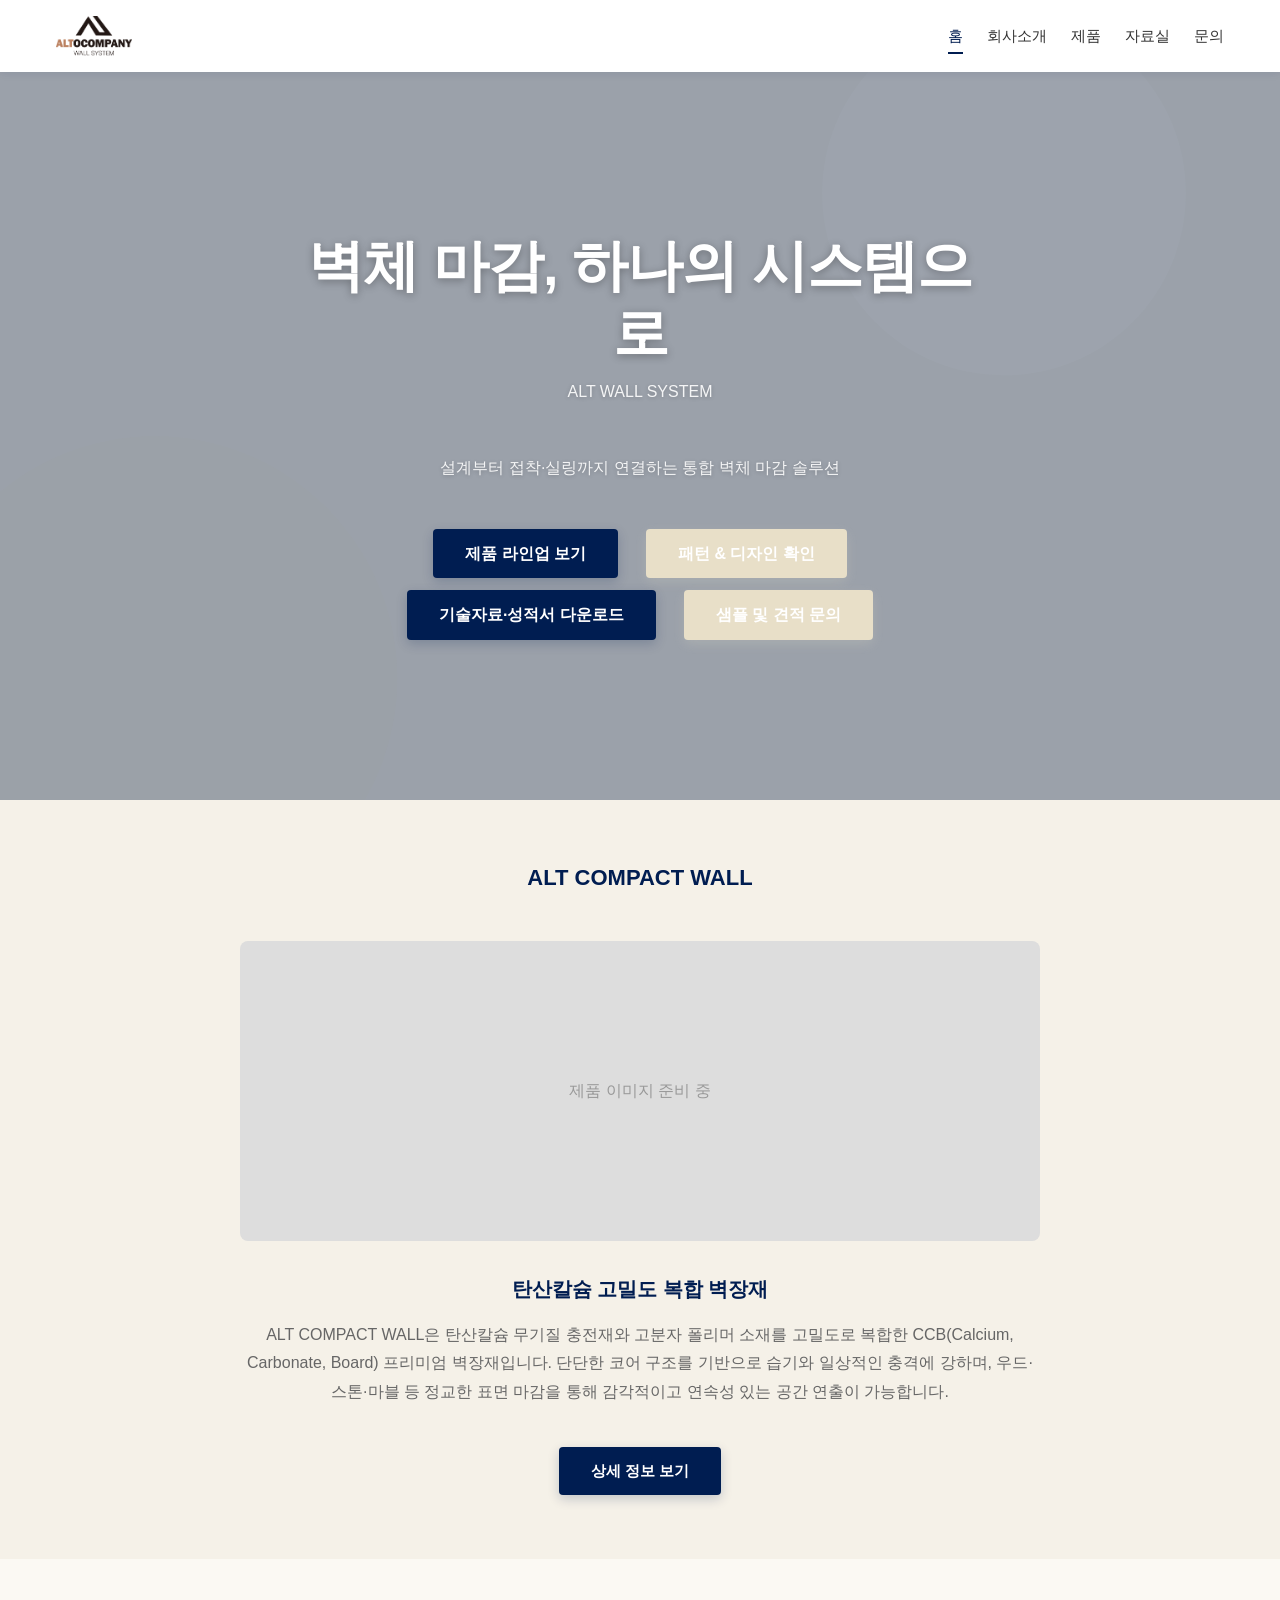
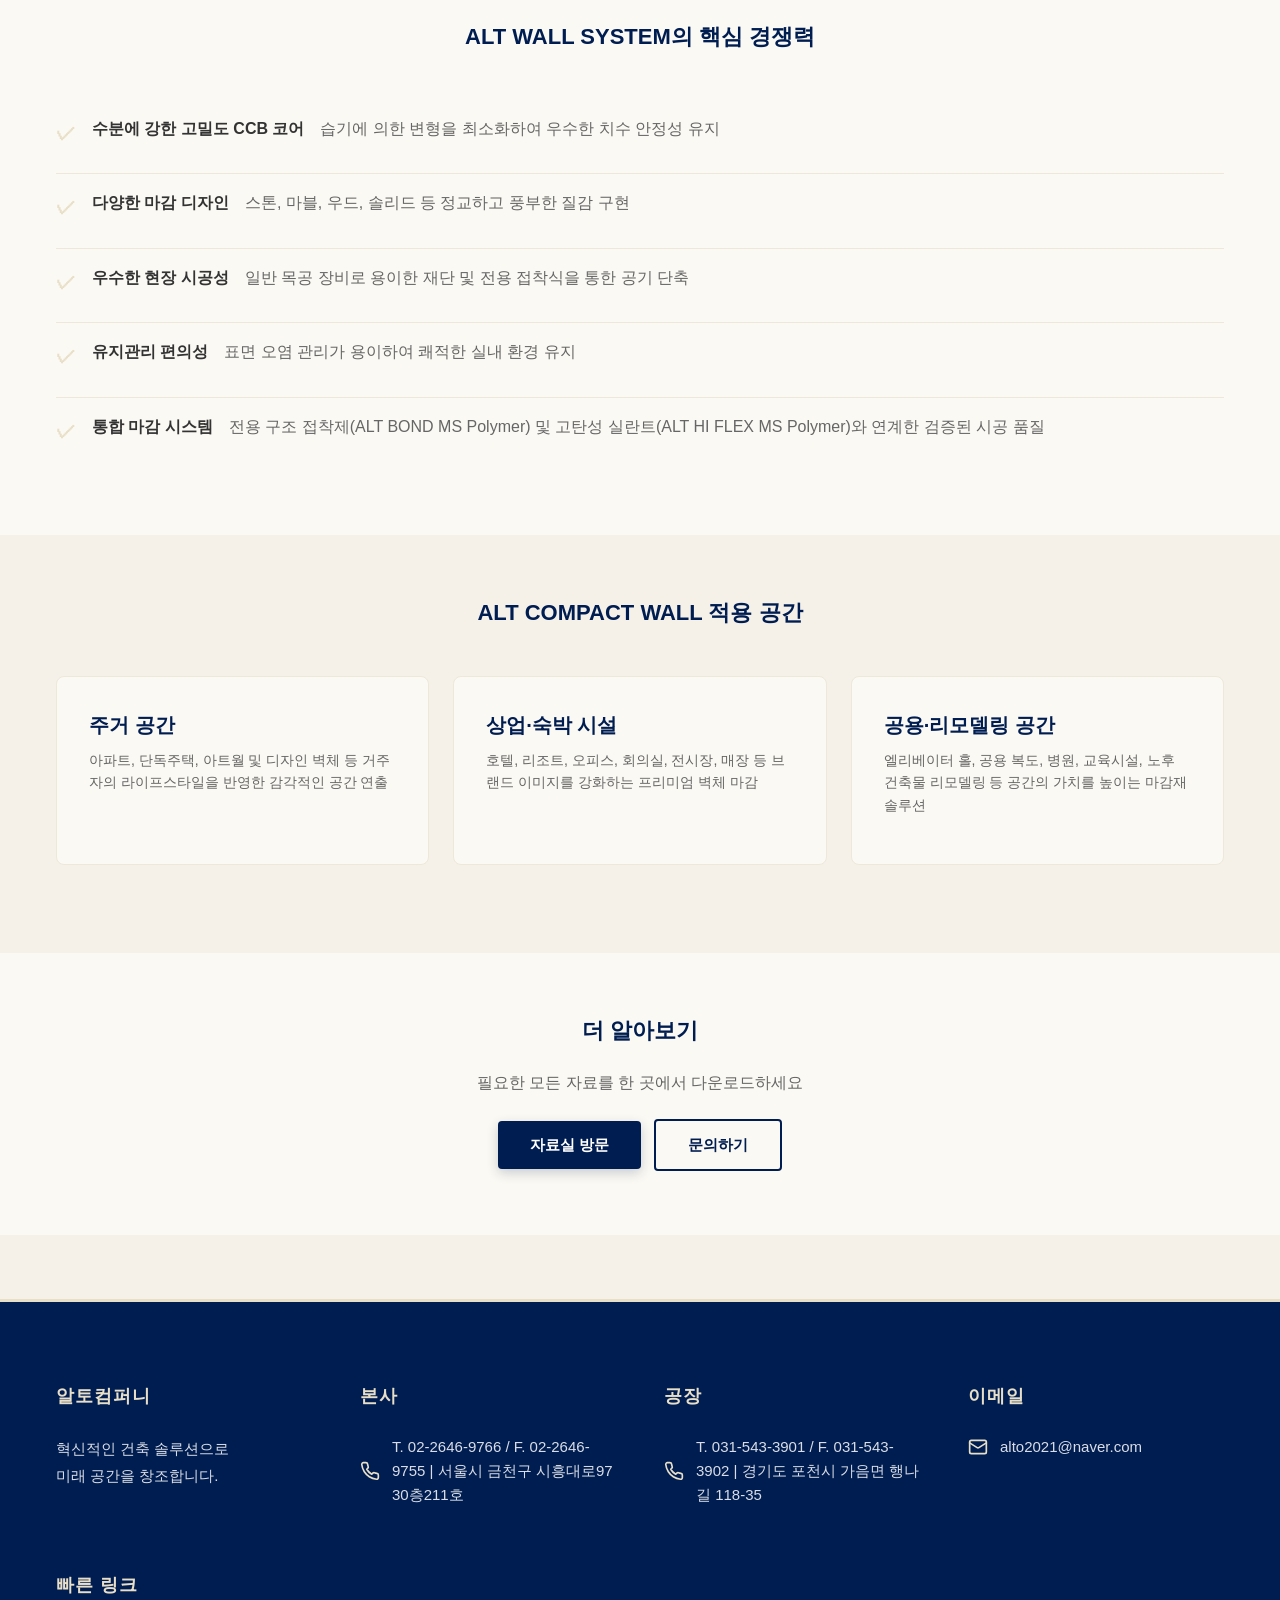
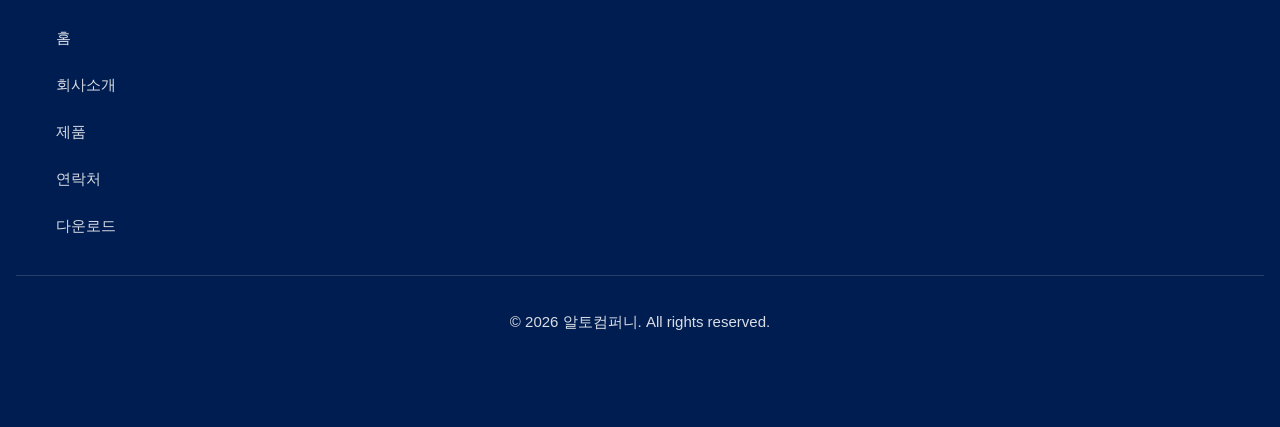
==== commit 77eb58fa: "Footer 연락처 정보 한 줄로 통합" ====
--- a/index.html
+++ b/index.html
@@ -145,14 +145,7 @@
                 <svg class="contact-icon" viewBox="0 0 24 24" fill="none" stroke="currentColor" stroke-width="2">
                     <path d="M22 16.92v3a2 2 0 0 1-2.18 2 19.79 19.79 0 0 1-8.63-3.07 19.5 19.5 0 0 1-6-6 19.79 19.79 0 0 1-3.07-8.67A2 2 0 0 1 4.11 2h3a2 2 0 0 1 2 1.72 12.84 12.84 0 0 0 .7 2.81 2 2 0 0 1-.45 2.11L8.09 9.91a16 16 0 0 0 6 6l1.27-1.27a2 2 0 0 1 2.11-.45 12.84 12.84 0 0 0 2.81.7A2 2 0 0 1 22 16.92z"></path>
                 </svg>
-                <span>T. 02-2646-9766 / F. 02-2646-9755</span>
-            </div>
-            <div class="contact-item">
-                <svg class="contact-icon" viewBox="0 0 24 24" fill="none" stroke="currentColor" stroke-width="2">
-                    <path d="M21 10c0 7-9 13-9 13s-9-6-9-13a9 9 0 0 1 18 0z"></path>
-                    <circle cx="12" cy="10" r="3"></circle>
-                </svg>
-                <span>서울시 금천구 시흥대로97 30층211호</span>
+                <span>T. 02-2646-9766 / F. 02-2646-9755 | 서울시 금천구 시흥대로97 30층211호</span>
             </div>
         </div>
 
@@ -163,14 +156,7 @@
                 <svg class="contact-icon" viewBox="0 0 24 24" fill="none" stroke="currentColor" stroke-width="2">
                     <path d="M22 16.92v3a2 2 0 0 1-2.18 2 19.79 19.79 0 0 1-8.63-3.07 19.5 19.5 0 0 1-6-6 19.79 19.79 0 0 1-3.07-8.67A2 2 0 0 1 4.11 2h3a2 2 0 0 1 2 1.72 12.84 12.84 0 0 0 .7 2.81 2 2 0 0 1-.45 2.11L8.09 9.91a16 16 0 0 0 6 6l1.27-1.27a2 2 0 0 1 2.11-.45 12.84 12.84 0 0 0 2.81.7A2 2 0 0 1 22 16.92z"></path>
                 </svg>
-                <span>T. 031-543-3901 / F. 031-543-3902</span>
-            </div>
-            <div class="contact-item">
-                <svg class="contact-icon" viewBox="0 0 24 24" fill="none" stroke="currentColor" stroke-width="2">
-                    <path d="M21 10c0 7-9 13-9 13s-9-6-9-13a9 9 0 0 1 18 0z"></path>
-                    <circle cx="12" cy="10" r="3"></circle>
-                </svg>
-                <span>경기도 포천시 가음면 행나길 118-35</span>
+                <span>T. 031-543-3901 / F. 031-543-3902 | 경기도 포천시 가음면 행나길 118-35</span>
             </div>
         </div>
 
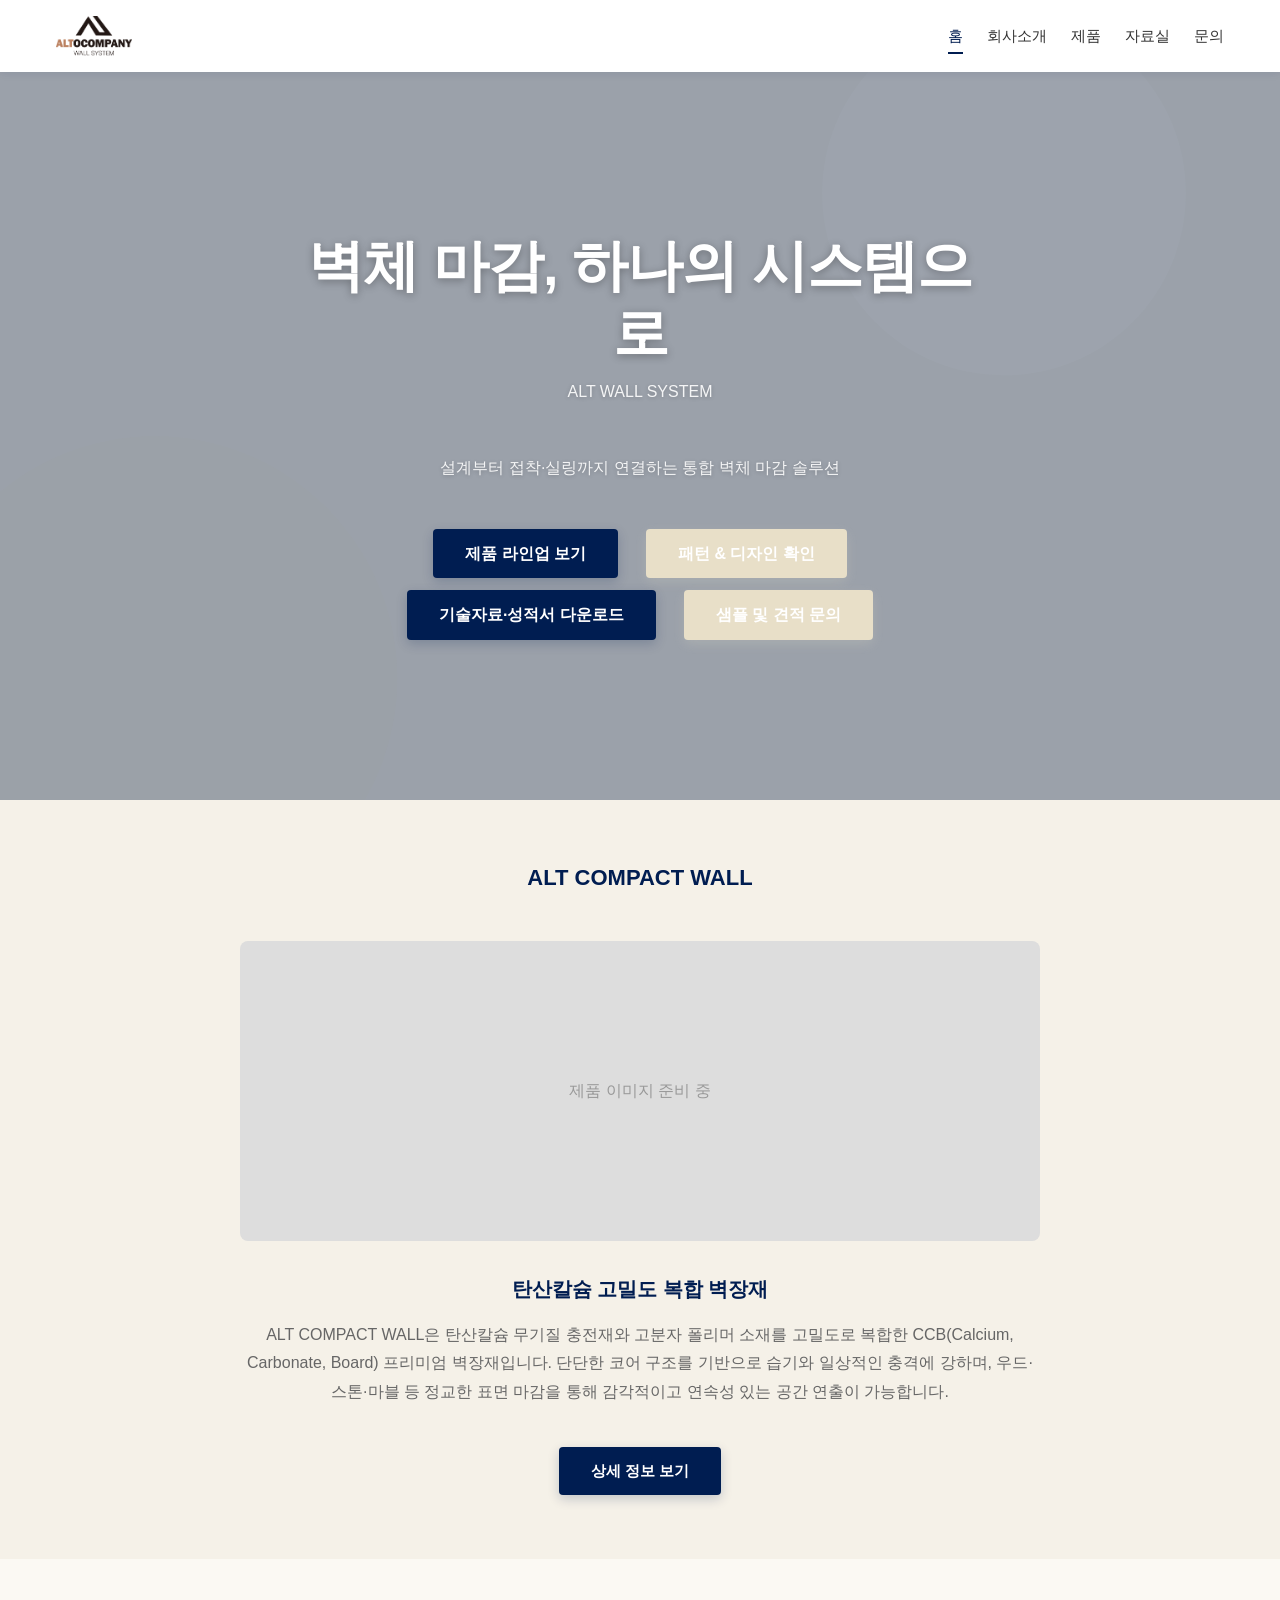
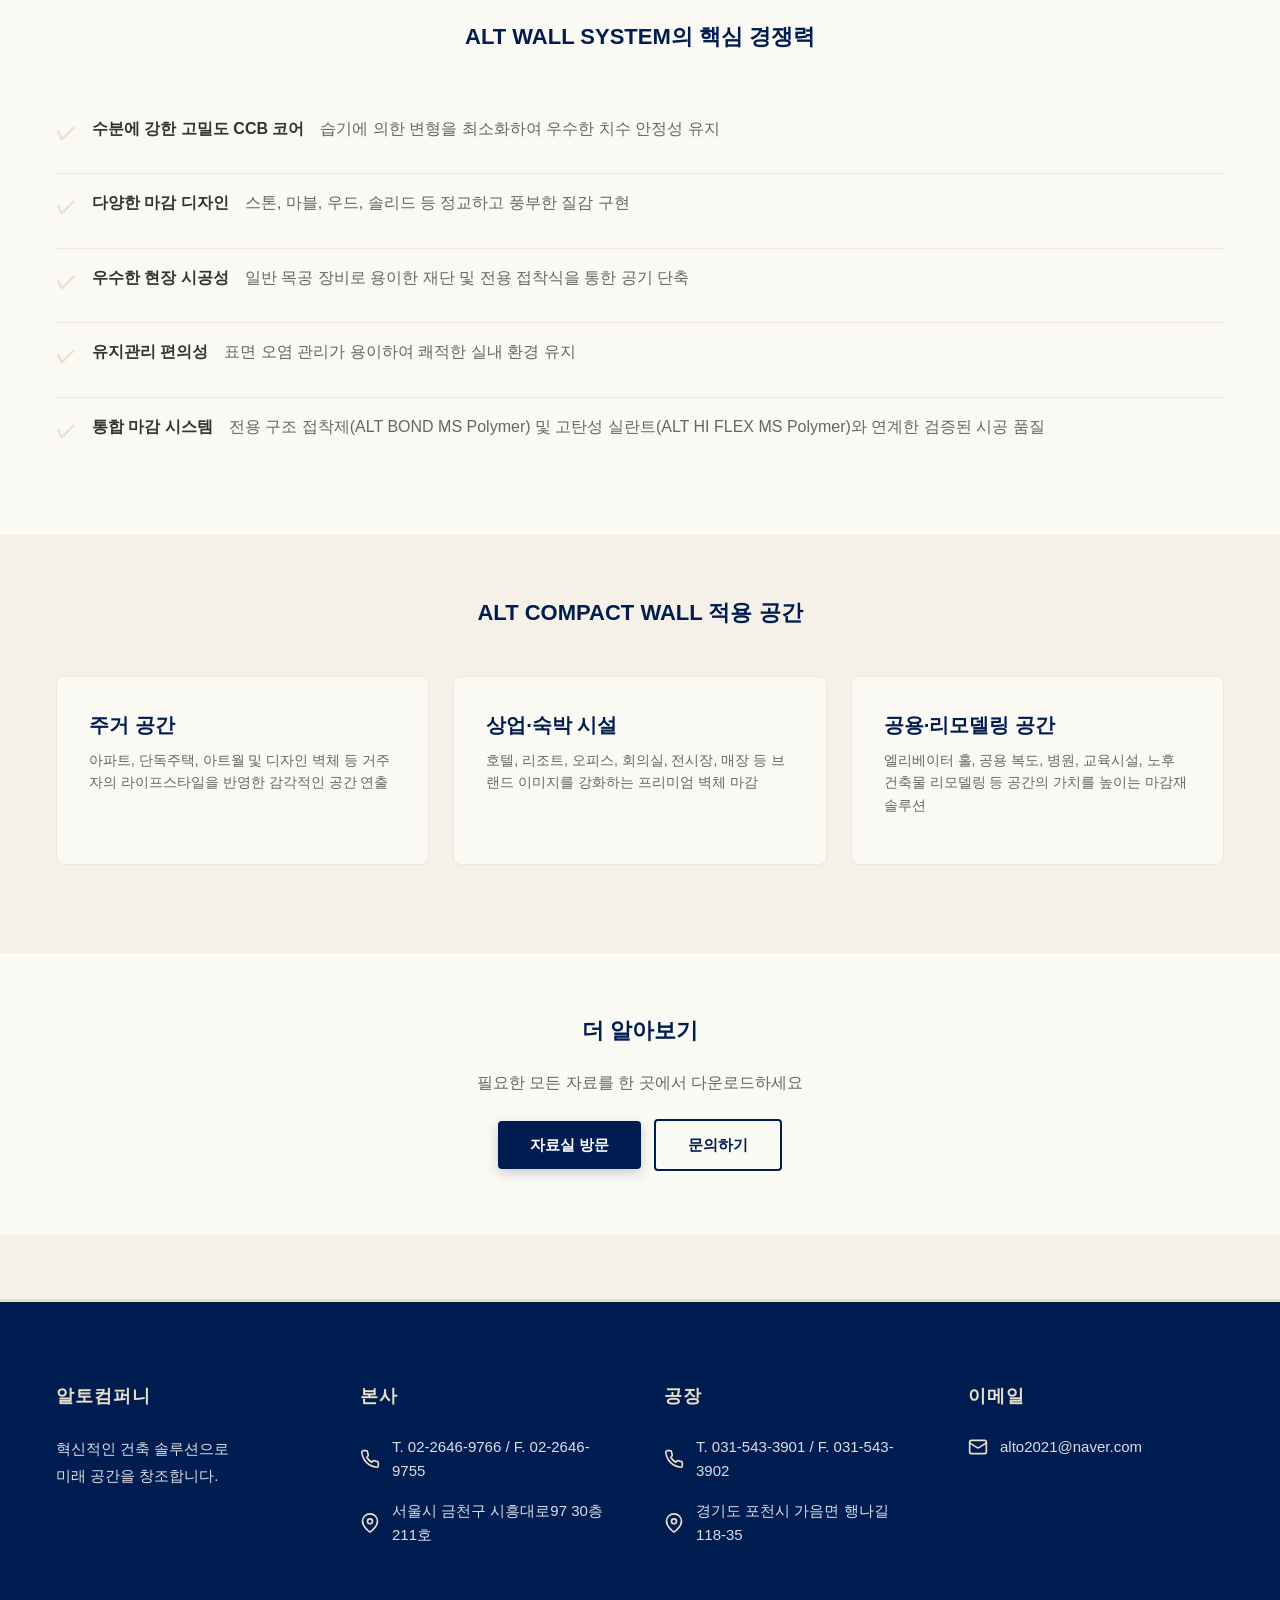
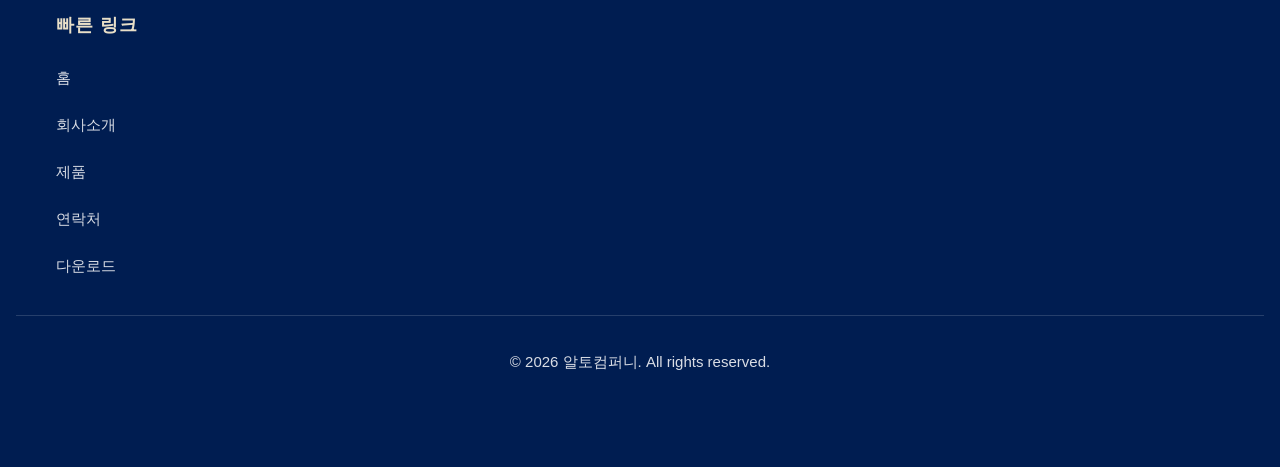
==== commit b14370d1: "Footer 아이콘 정렬 (전화는 연락처, 위치는 주소)" ====
--- a/index.html
+++ b/index.html
@@ -145,7 +145,14 @@
                 <svg class="contact-icon" viewBox="0 0 24 24" fill="none" stroke="currentColor" stroke-width="2">
                     <path d="M22 16.92v3a2 2 0 0 1-2.18 2 19.79 19.79 0 0 1-8.63-3.07 19.5 19.5 0 0 1-6-6 19.79 19.79 0 0 1-3.07-8.67A2 2 0 0 1 4.11 2h3a2 2 0 0 1 2 1.72 12.84 12.84 0 0 0 .7 2.81 2 2 0 0 1-.45 2.11L8.09 9.91a16 16 0 0 0 6 6l1.27-1.27a2 2 0 0 1 2.11-.45 12.84 12.84 0 0 0 2.81.7A2 2 0 0 1 22 16.92z"></path>
                 </svg>
-                <span>T. 02-2646-9766 / F. 02-2646-9755 | 서울시 금천구 시흥대로97 30층211호</span>
+                <span>T. 02-2646-9766 / F. 02-2646-9755</span>
+            </div>
+            <div class="contact-item">
+                <svg class="contact-icon" viewBox="0 0 24 24" fill="none" stroke="currentColor" stroke-width="2">
+                    <path d="M21 10c0 7-9 13-9 13s-9-6-9-13a9 9 0 0 1 18 0z"></path>
+                    <circle cx="12" cy="10" r="3"></circle>
+                </svg>
+                <span>서울시 금천구 시흥대로97 30층211호</span>
             </div>
         </div>
 
@@ -156,7 +163,14 @@
                 <svg class="contact-icon" viewBox="0 0 24 24" fill="none" stroke="currentColor" stroke-width="2">
                     <path d="M22 16.92v3a2 2 0 0 1-2.18 2 19.79 19.79 0 0 1-8.63-3.07 19.5 19.5 0 0 1-6-6 19.79 19.79 0 0 1-3.07-8.67A2 2 0 0 1 4.11 2h3a2 2 0 0 1 2 1.72 12.84 12.84 0 0 0 .7 2.81 2 2 0 0 1-.45 2.11L8.09 9.91a16 16 0 0 0 6 6l1.27-1.27a2 2 0 0 1 2.11-.45 12.84 12.84 0 0 0 2.81.7A2 2 0 0 1 22 16.92z"></path>
                 </svg>
-                <span>T. 031-543-3901 / F. 031-543-3902 | 경기도 포천시 가음면 행나길 118-35</span>
+                <span>T. 031-543-3901 / F. 031-543-3902</span>
+            </div>
+            <div class="contact-item">
+                <svg class="contact-icon" viewBox="0 0 24 24" fill="none" stroke="currentColor" stroke-width="2">
+                    <path d="M21 10c0 7-9 13-9 13s-9-6-9-13a9 9 0 0 1 18 0z"></path>
+                    <circle cx="12" cy="10" r="3"></circle>
+                </svg>
+                <span>경기도 포천시 가음면 행나길 118-35</span>
             </div>
         </div>
 
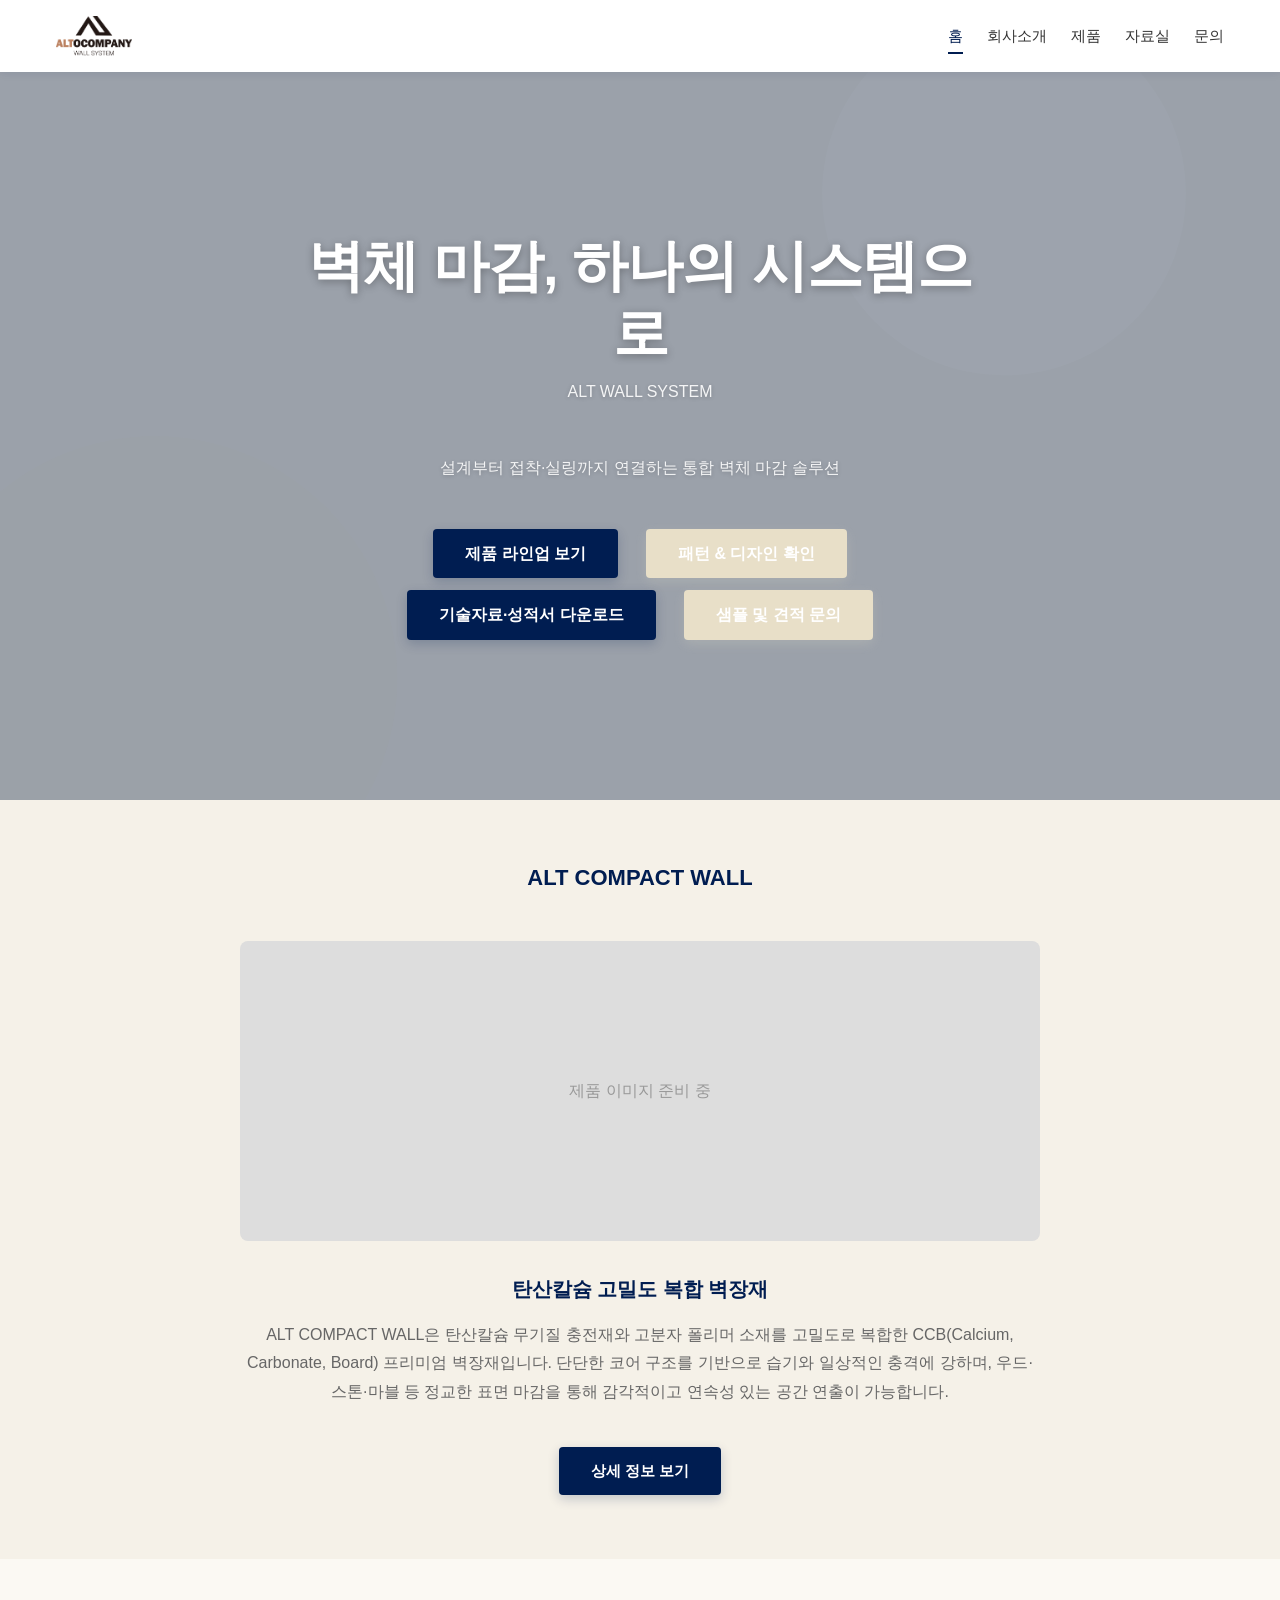
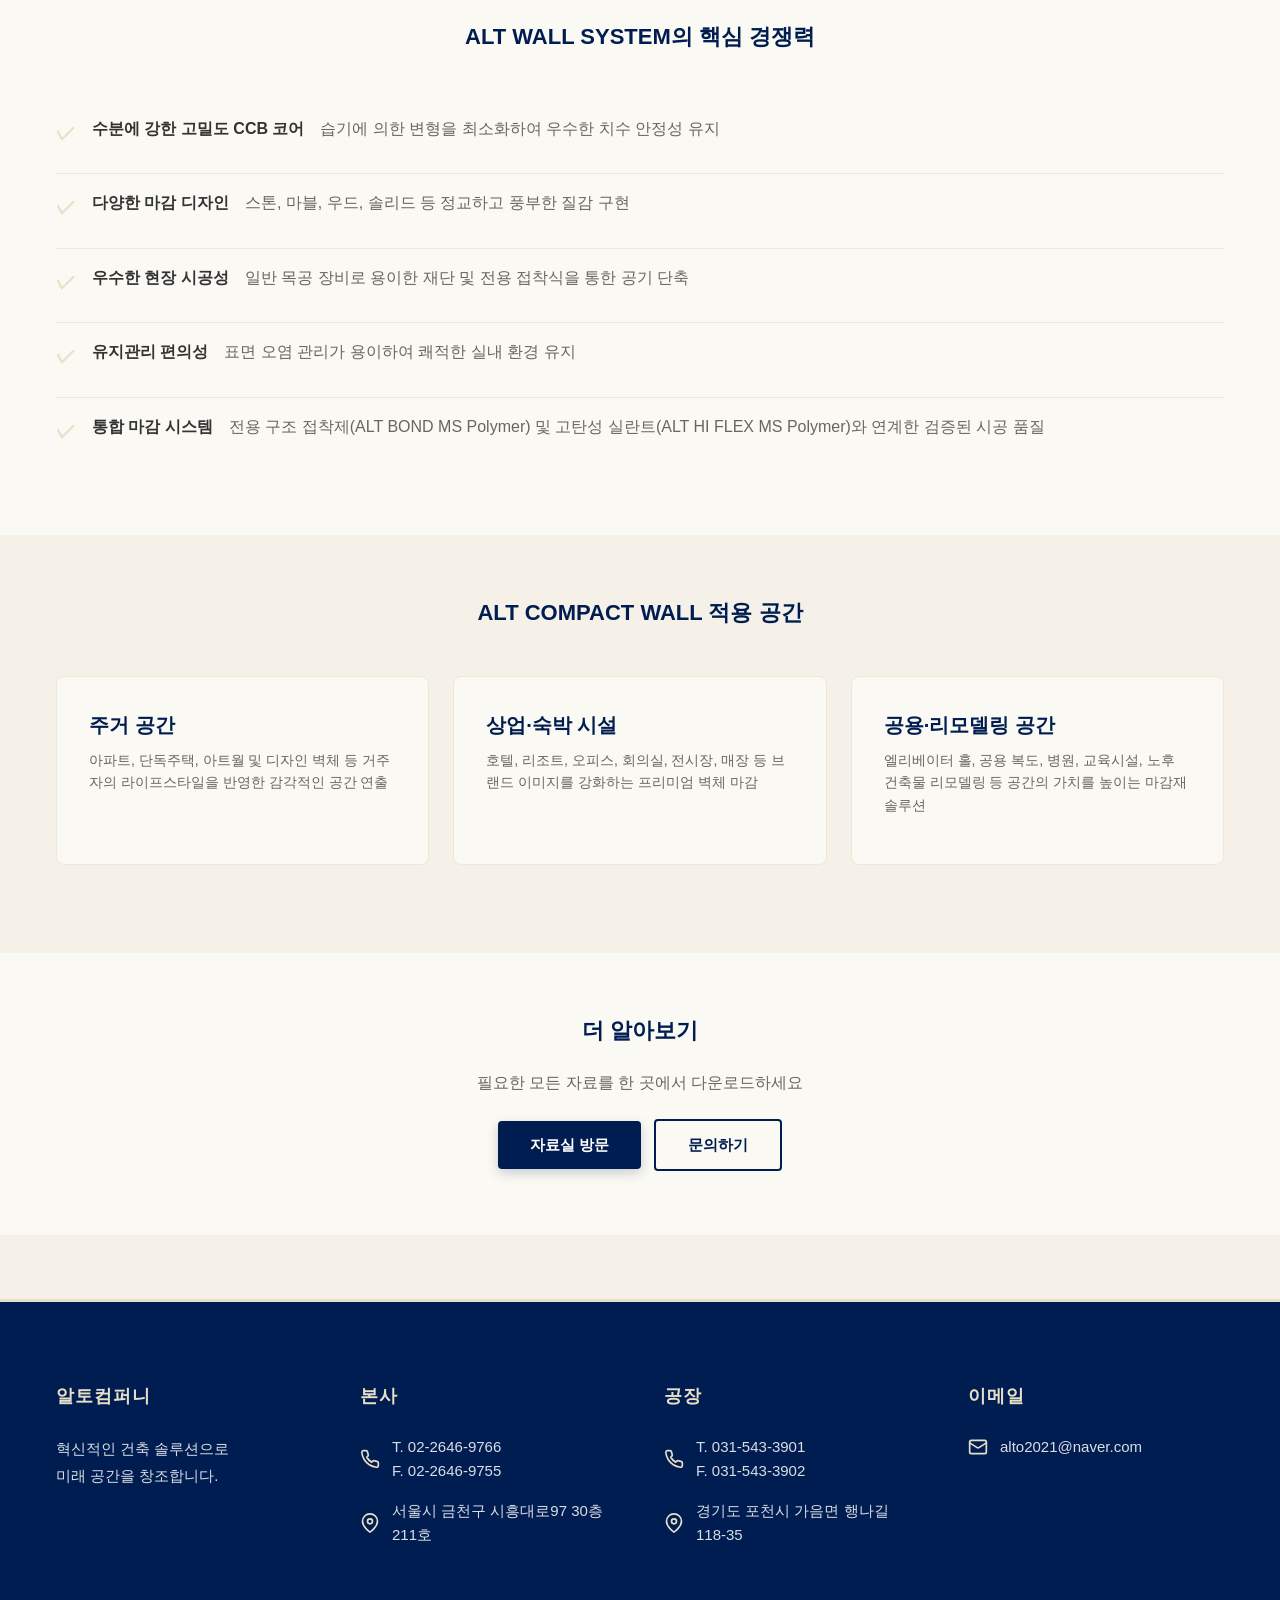
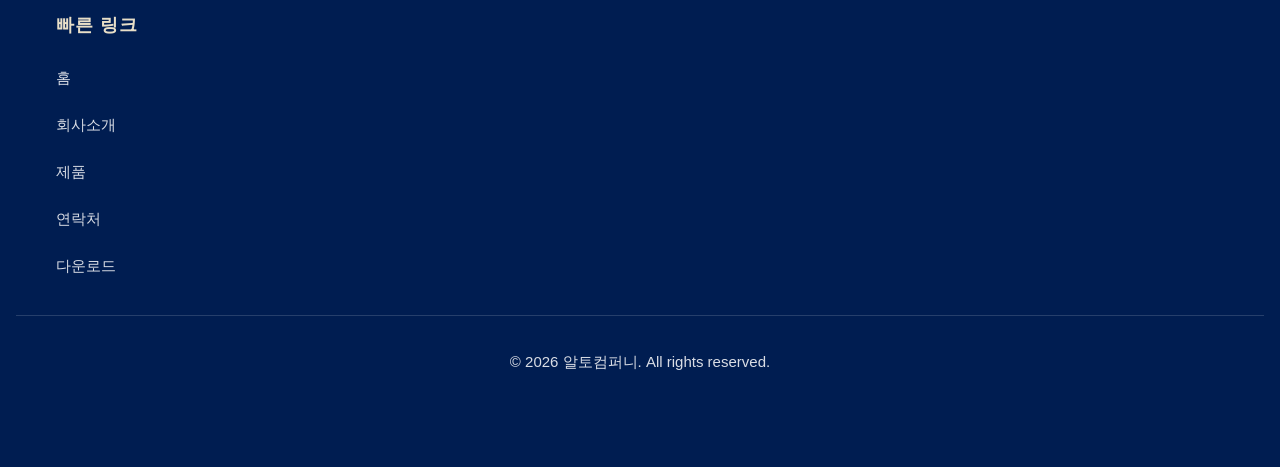
==== commit 85bea974: "Footer 연락처 T/F 2단 표시" ====
--- a/index.html
+++ b/index.html
@@ -145,7 +145,7 @@
                 <svg class="contact-icon" viewBox="0 0 24 24" fill="none" stroke="currentColor" stroke-width="2">
                     <path d="M22 16.92v3a2 2 0 0 1-2.18 2 19.79 19.79 0 0 1-8.63-3.07 19.5 19.5 0 0 1-6-6 19.79 19.79 0 0 1-3.07-8.67A2 2 0 0 1 4.11 2h3a2 2 0 0 1 2 1.72 12.84 12.84 0 0 0 .7 2.81 2 2 0 0 1-.45 2.11L8.09 9.91a16 16 0 0 0 6 6l1.27-1.27a2 2 0 0 1 2.11-.45 12.84 12.84 0 0 0 2.81.7A2 2 0 0 1 22 16.92z"></path>
                 </svg>
-                <span>T. 02-2646-9766 / F. 02-2646-9755</span>
+                <span>T. 02-2646-9766<br>F. 02-2646-9755</span>
             </div>
             <div class="contact-item">
                 <svg class="contact-icon" viewBox="0 0 24 24" fill="none" stroke="currentColor" stroke-width="2">
@@ -163,7 +163,7 @@
                 <svg class="contact-icon" viewBox="0 0 24 24" fill="none" stroke="currentColor" stroke-width="2">
                     <path d="M22 16.92v3a2 2 0 0 1-2.18 2 19.79 19.79 0 0 1-8.63-3.07 19.5 19.5 0 0 1-6-6 19.79 19.79 0 0 1-3.07-8.67A2 2 0 0 1 4.11 2h3a2 2 0 0 1 2 1.72 12.84 12.84 0 0 0 .7 2.81 2 2 0 0 1-.45 2.11L8.09 9.91a16 16 0 0 0 6 6l1.27-1.27a2 2 0 0 1 2.11-.45 12.84 12.84 0 0 0 2.81.7A2 2 0 0 1 22 16.92z"></path>
                 </svg>
-                <span>T. 031-543-3901 / F. 031-543-3902</span>
+                <span>T. 031-543-3901<br>F. 031-543-3902</span>
             </div>
             <div class="contact-item">
                 <svg class="contact-icon" viewBox="0 0 24 24" fill="none" stroke="currentColor" stroke-width="2">
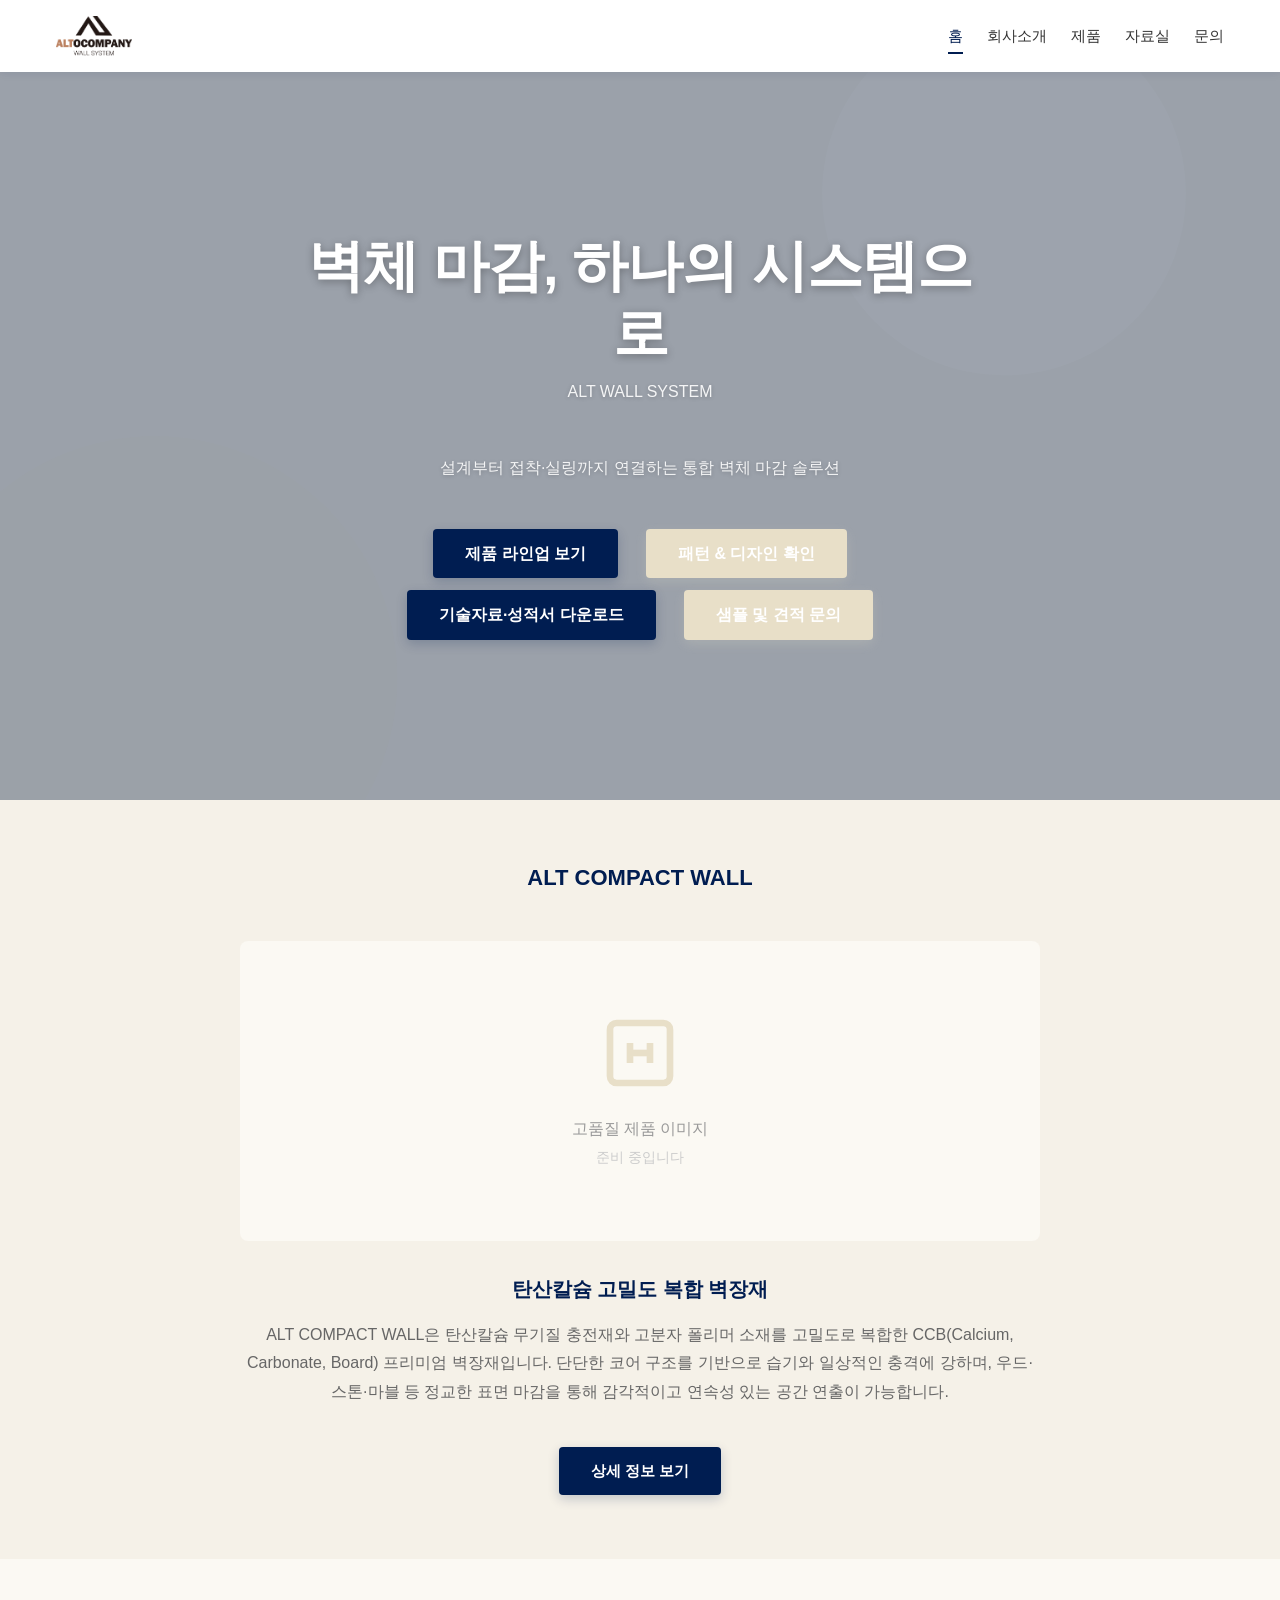
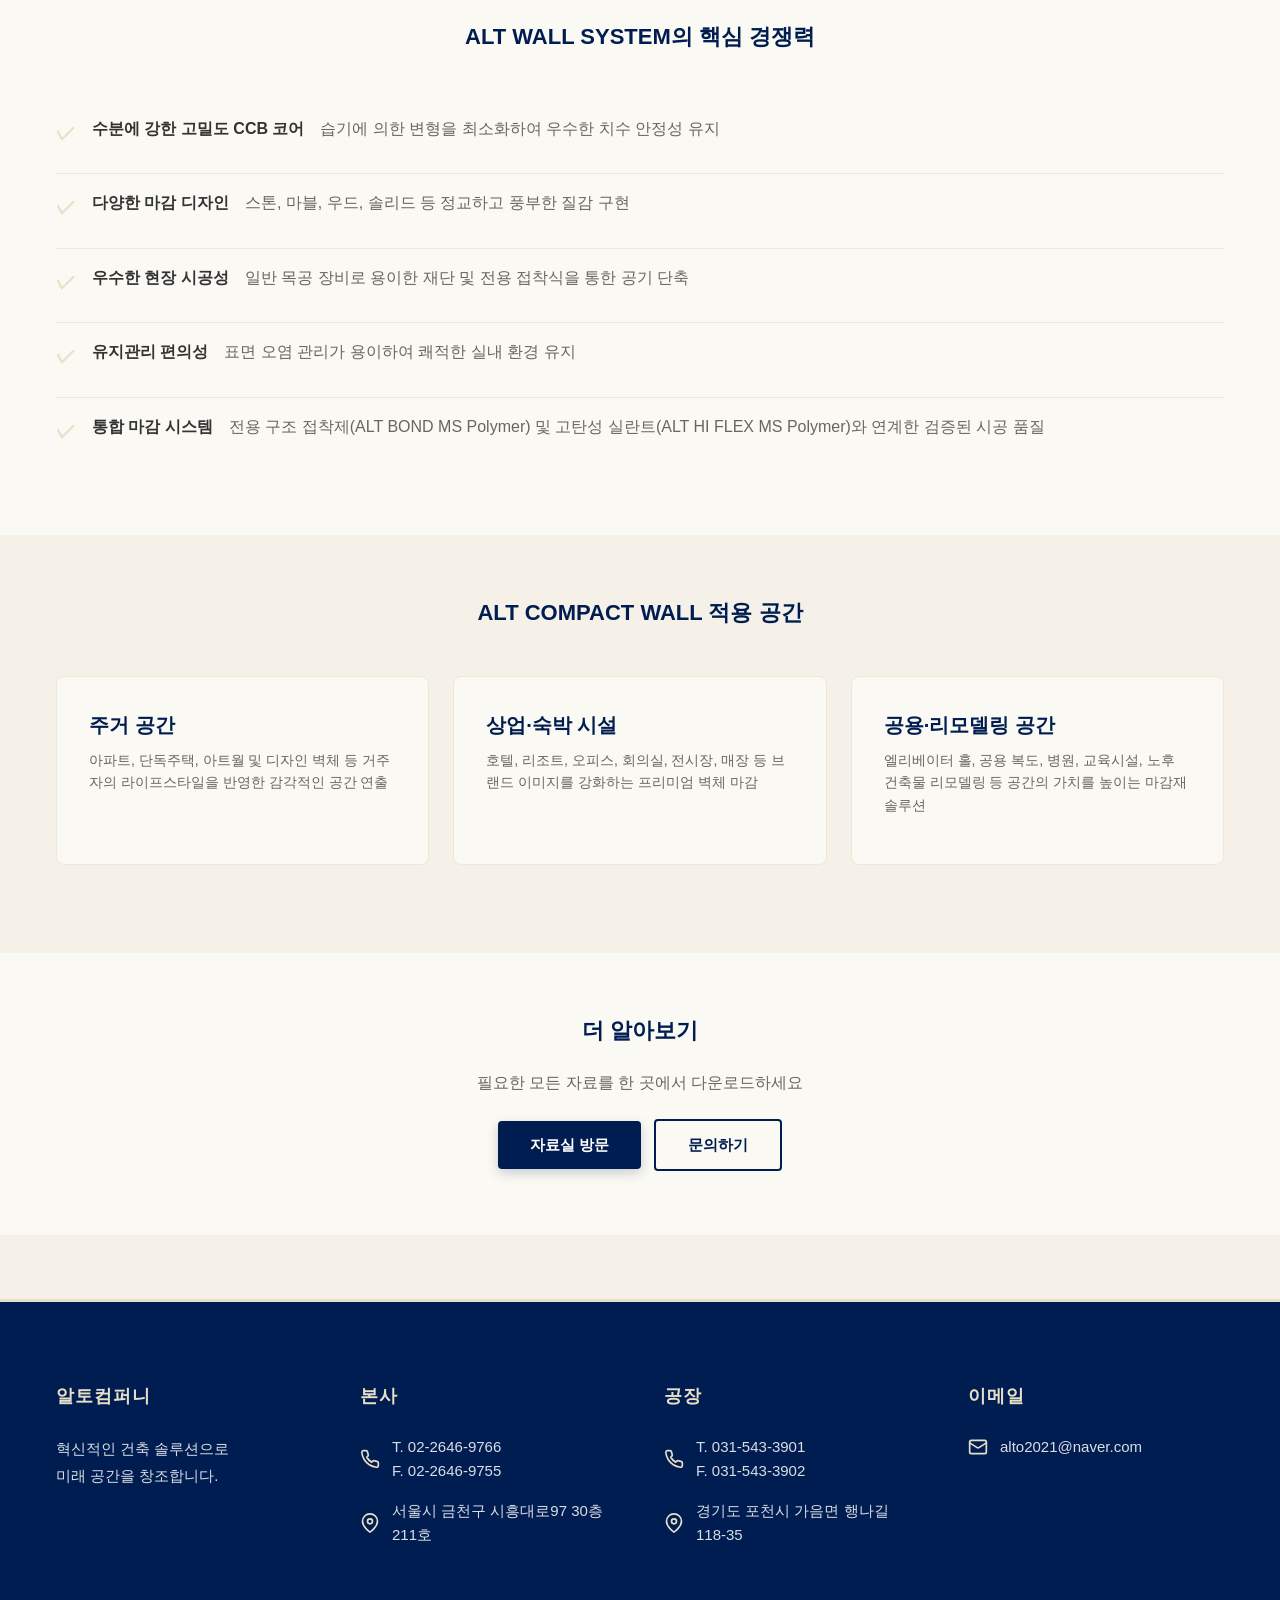
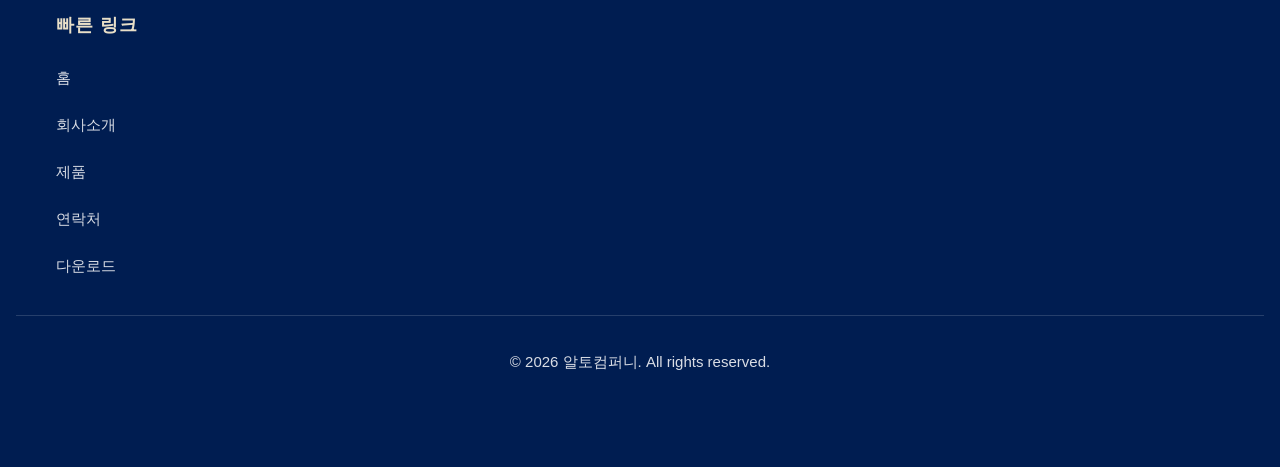
==== commit 9505dad1: "제품 이미지 영역을 SVG 아이콘 UI로 개선" ====
--- a/index.html
+++ b/index.html
@@ -48,7 +48,18 @@
             <div class="container">
                 <h2 class="text-center mb-3">ALT COMPACT WALL</h2>
                 <div style="max-width: 800px; margin: 0 auto; text-align: center;">
-                    <div style="width: 100%; height: 300px; background: #ddd; border-radius: 8px; display: flex; align-items: center; justify-content: center; color: #999; margin-bottom: 32px;">제품 이미지 준비 중</div>
+                    <div style="width: 100%; height: 300px; background: #FBF9F3; border-radius: 8px; display: flex; align-items: center; justify-content: center; margin-bottom: 32px;">
+                        <div style="text-align: center;">
+                            <svg style="width: 80px; height: 80px; margin: 0 auto 16px; color: #E8DFC8;" viewBox="0 0 24 24" fill="none" stroke="currentColor" stroke-width="2">
+                                <rect x="3" y="3" width="18" height="18" rx="2"></rect>
+                                <line x1="9" y1="9" x2="9" y2="15"></line>
+                                <line x1="15" y1="9" x2="15" y2="15"></line>
+                                <line x1="9" y1="12" x2="15" y2="12"></line>
+                            </svg>
+                            <p style="color: #999; font-size: 16px; margin: 0;">고품질 제품 이미지</p>
+                            <p style="color: #CCC; font-size: 14px; margin: 4px 0 0 0;">준비 중입니다</p>
+                        </div>
+                    </div>
                     <h3 style="color: #001D51; margin-bottom: 16px;">탄산칼슘 고밀도 복합 벽장재</h3>
                     <p style="font-size: 16px; line-height: 1.8; color: #666;">
                         ALT COMPACT WALL은 탄산칼슘 무기질 충전재와 고분자 폴리머 소재를 고밀도로 복합한 CCB(Calcium, Carbonate, Board) 프리미엄 벽장재입니다.
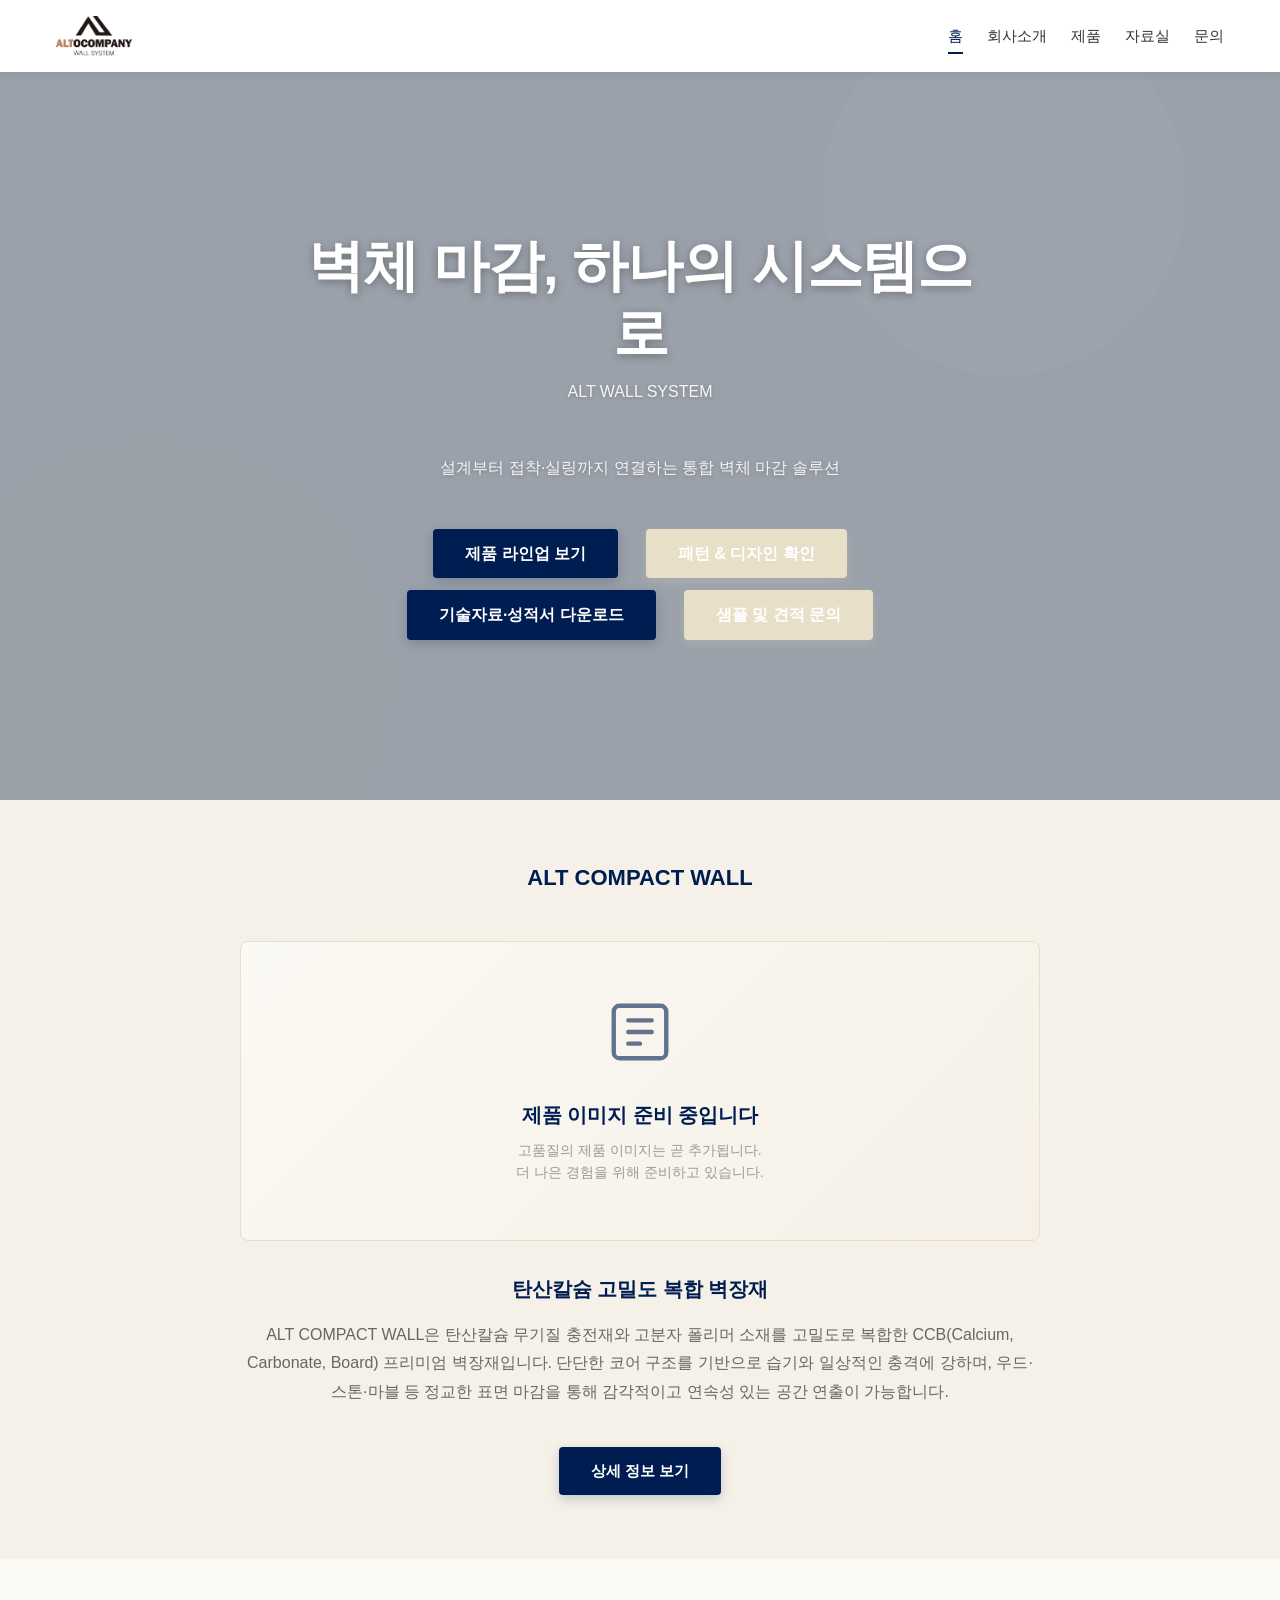
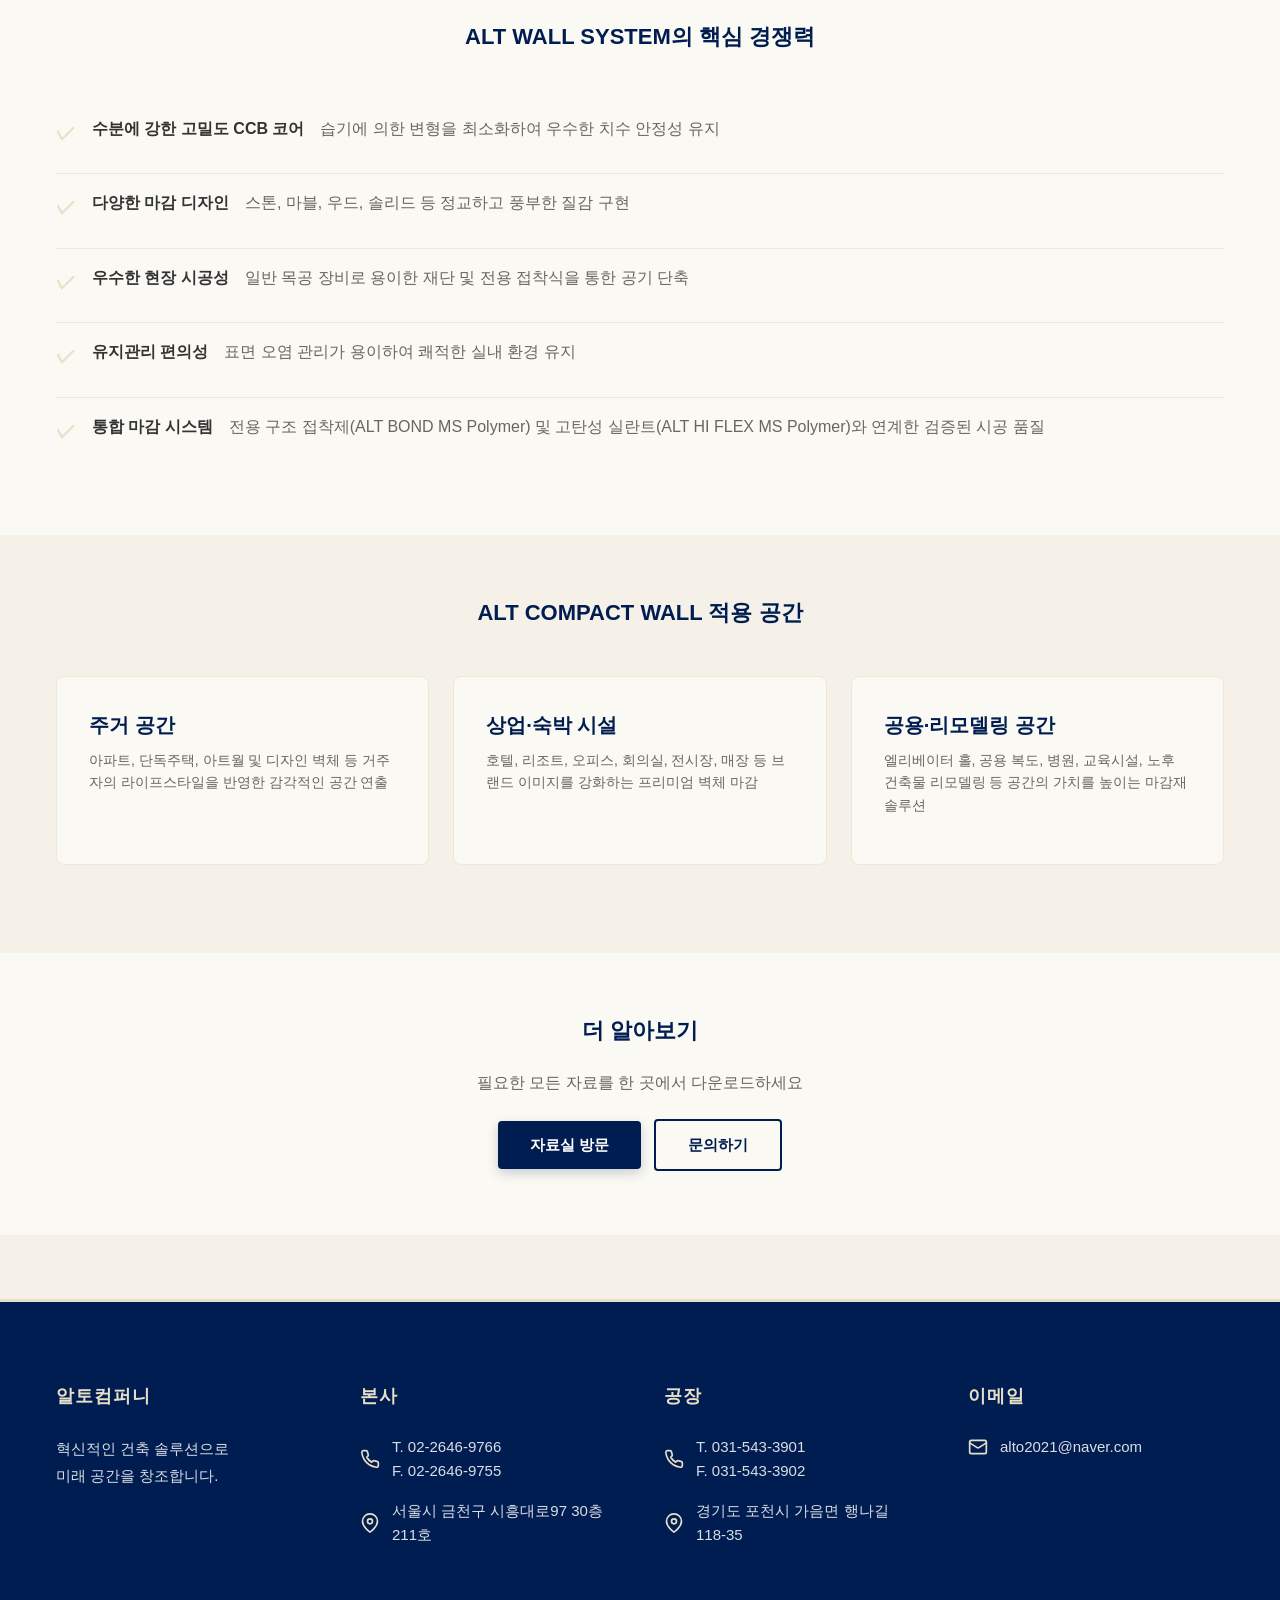
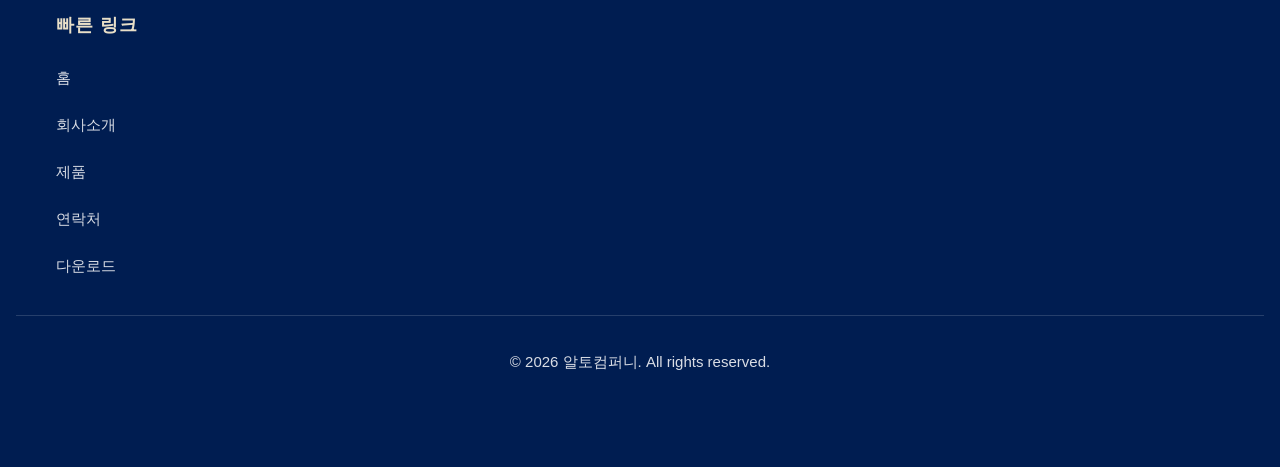
==== commit e8684a2c: "제품 이미지 영역 UI 개선 - 전문적인 준비 중 표시" ====
--- a/index.html
+++ b/index.html
@@ -48,16 +48,14 @@
             <div class="container">
                 <h2 class="text-center mb-3">ALT COMPACT WALL</h2>
                 <div style="max-width: 800px; margin: 0 auto; text-align: center;">
-                    <div style="width: 100%; height: 300px; background: #FBF9F3; border-radius: 8px; display: flex; align-items: center; justify-content: center; margin-bottom: 32px;">
+                    <div style="width: 100%; height: 300px; background: linear-gradient(135deg, #FBF9F3 0%, #F5F1E8 100%); border-radius: 8px; display: flex; align-items: center; justify-content: center; margin-bottom: 32px; border: 1px solid #E8DFC8;">
                         <div style="text-align: center;">
-                            <svg style="width: 80px; height: 80px; margin: 0 auto 16px; color: #E8DFC8;" viewBox="0 0 24 24" fill="none" stroke="currentColor" stroke-width="2">
+                            <svg style="width: 70px; height: 70px; margin: 0 auto 24px; opacity: 0.6;" viewBox="0 0 24 24" fill="none" stroke="#001D51" stroke-width="1.5" stroke-linecap="round">
                                 <rect x="3" y="3" width="18" height="18" rx="2"></rect>
-                                <line x1="9" y1="9" x2="9" y2="15"></line>
-                                <line x1="15" y1="9" x2="15" y2="15"></line>
-                                <line x1="9" y1="12" x2="15" y2="12"></line>
+                                <path d="M8 12h8M8 8h8M8 16h4"></path>
                             </svg>
-                            <p style="color: #999; font-size: 16px; margin: 0;">고품질 제품 이미지</p>
-                            <p style="color: #CCC; font-size: 14px; margin: 4px 0 0 0;">준비 중입니다</p>
+                            <h3 style="color: #001D51; font-size: 20px; margin: 0 0 8px 0; font-weight: 600;">제품 이미지 준비 중입니다</h3>
+                            <p style="color: #999; font-size: 14px; margin: 0; line-height: 1.6;">고품질의 제품 이미지는 곧 추가됩니다.<br>더 나은 경험을 위해 준비하고 있습니다.</p>
                         </div>
                     </div>
                     <h3 style="color: #001D51; margin-bottom: 16px;">탄산칼슘 고밀도 복합 벽장재</h3>
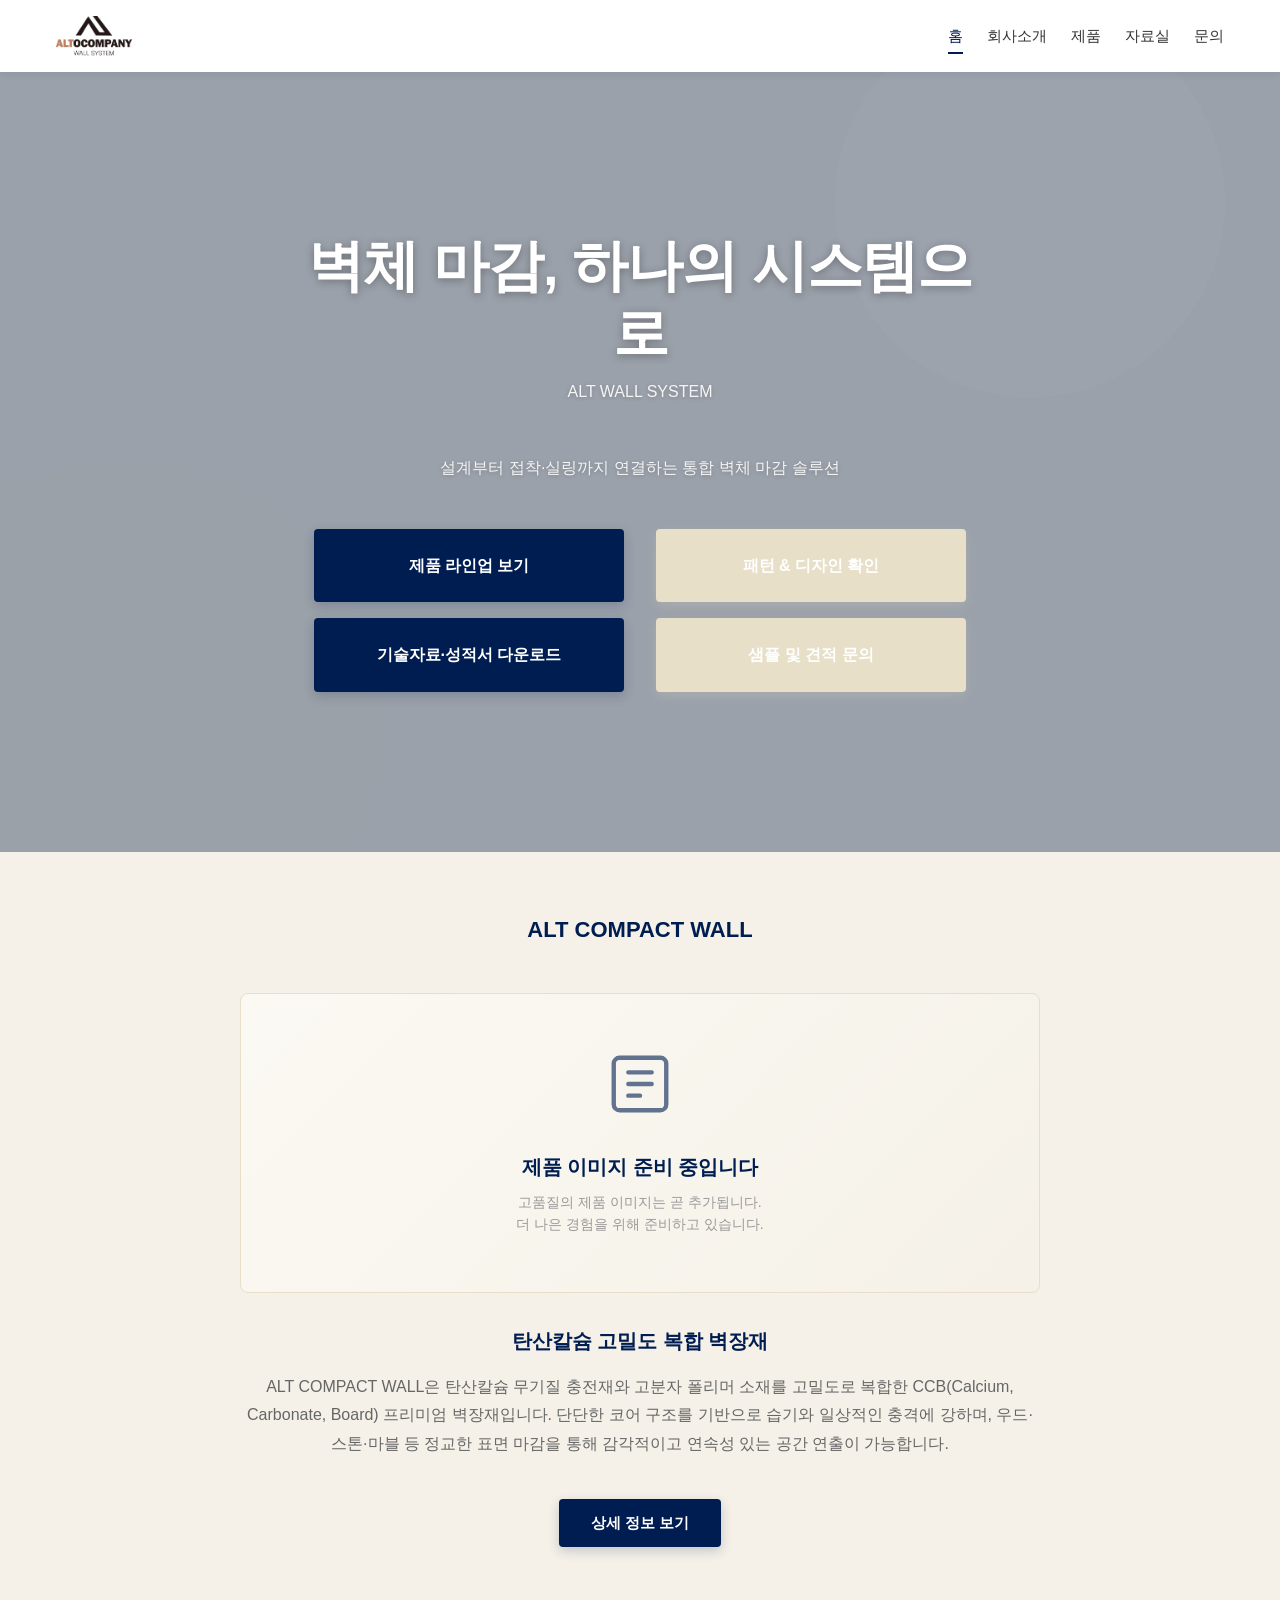
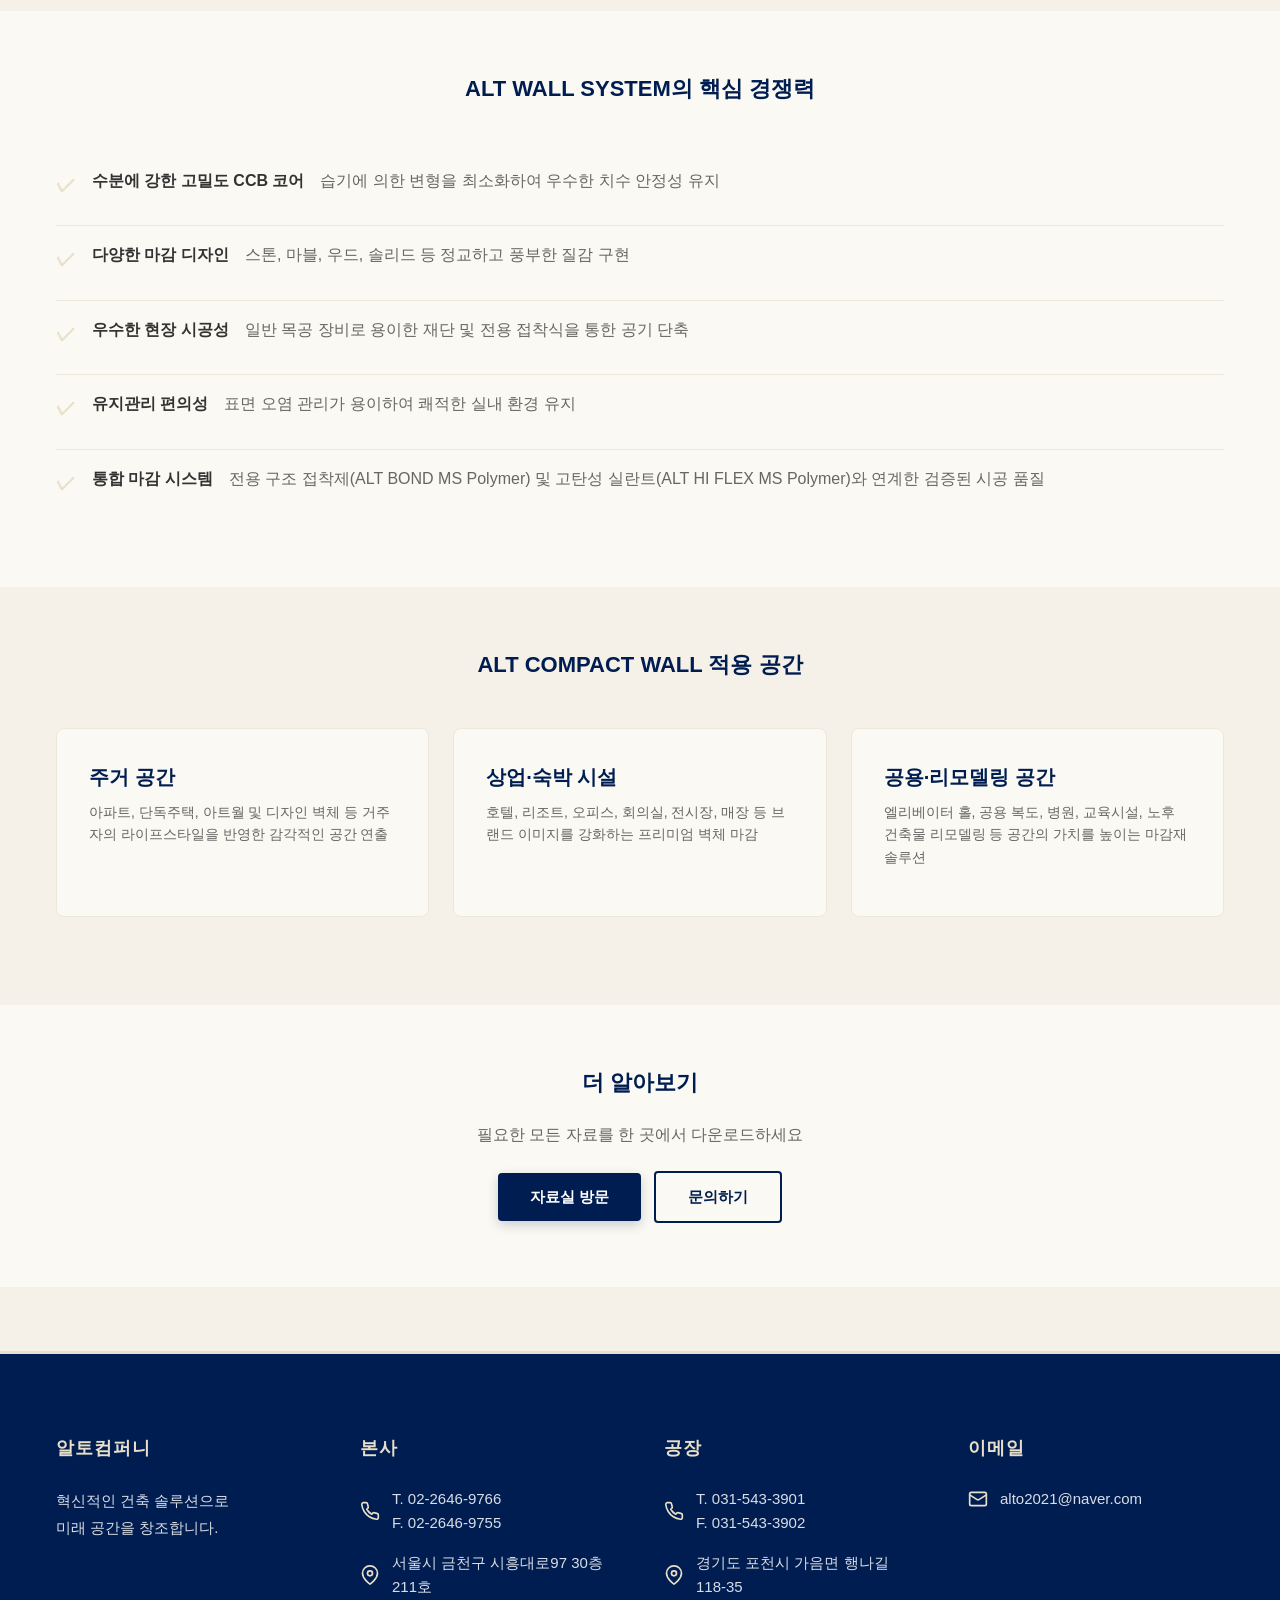
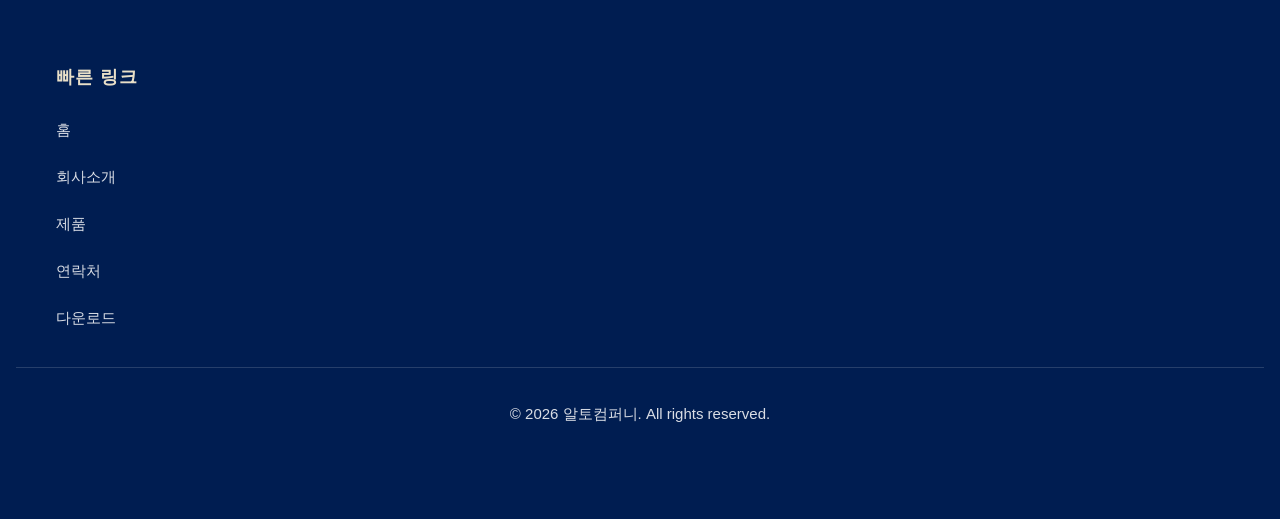
==== commit 544d5ef1: "메인 화면 버튼 레이아웃 개선 - 2x2 그리드 정렬" ====
--- a/index.html
+++ b/index.html
@@ -34,11 +34,11 @@
                 <h1 class="hero-title">벽체 마감, 하나의 시스템으로</h1>
                 <p class="hero-subtitle">ALT WALL SYSTEM</p>
                 <p>설계부터 접착·실링까지 연결하는 통합 벽체 마감 솔루션</p>
-                <div style="margin-top: 32px; display: flex; flex-wrap: wrap; justify-content: center; gap: 12px;">
-                    <a href="products.html" class="btn btn-primary">제품 라인업 보기</a>
-                    <a href="products.html#designs" class="btn btn-secondary">패턴 & 디자인 확인</a>
-                    <a href="downloads.html" class="btn btn-primary">기술자료·성적서 다운로드</a>
-                    <a href="contact.html" class="btn btn-secondary">샘플 및 견적 문의</a>
+                <div style="margin-top: 32px; display: grid; grid-template-columns: 1fr 1fr; gap: 16px; max-width: 800px; margin-left: auto; margin-right: auto;">
+                    <a href="products.html" class="btn btn-primary" style="padding: 24px 16px; height: 100%; display: flex; align-items: center; justify-content: center; text-align: center;">제품 라인업 보기</a>
+                    <a href="products.html#designs" class="btn btn-secondary" style="padding: 24px 16px; height: 100%; display: flex; align-items: center; justify-content: center; text-align: center;">패턴 & 디자인 확인</a>
+                    <a href="downloads.html" class="btn btn-primary" style="padding: 24px 16px; height: 100%; display: flex; align-items: center; justify-content: center; text-align: center;">기술자료·성적서 다운로드</a>
+                    <a href="contact.html" class="btn btn-secondary" style="padding: 24px 16px; height: 100%; display: flex; align-items: center; justify-content: center; text-align: center;">샘플 및 견적 문의</a>
                 </div>
             </div>
         </section>
